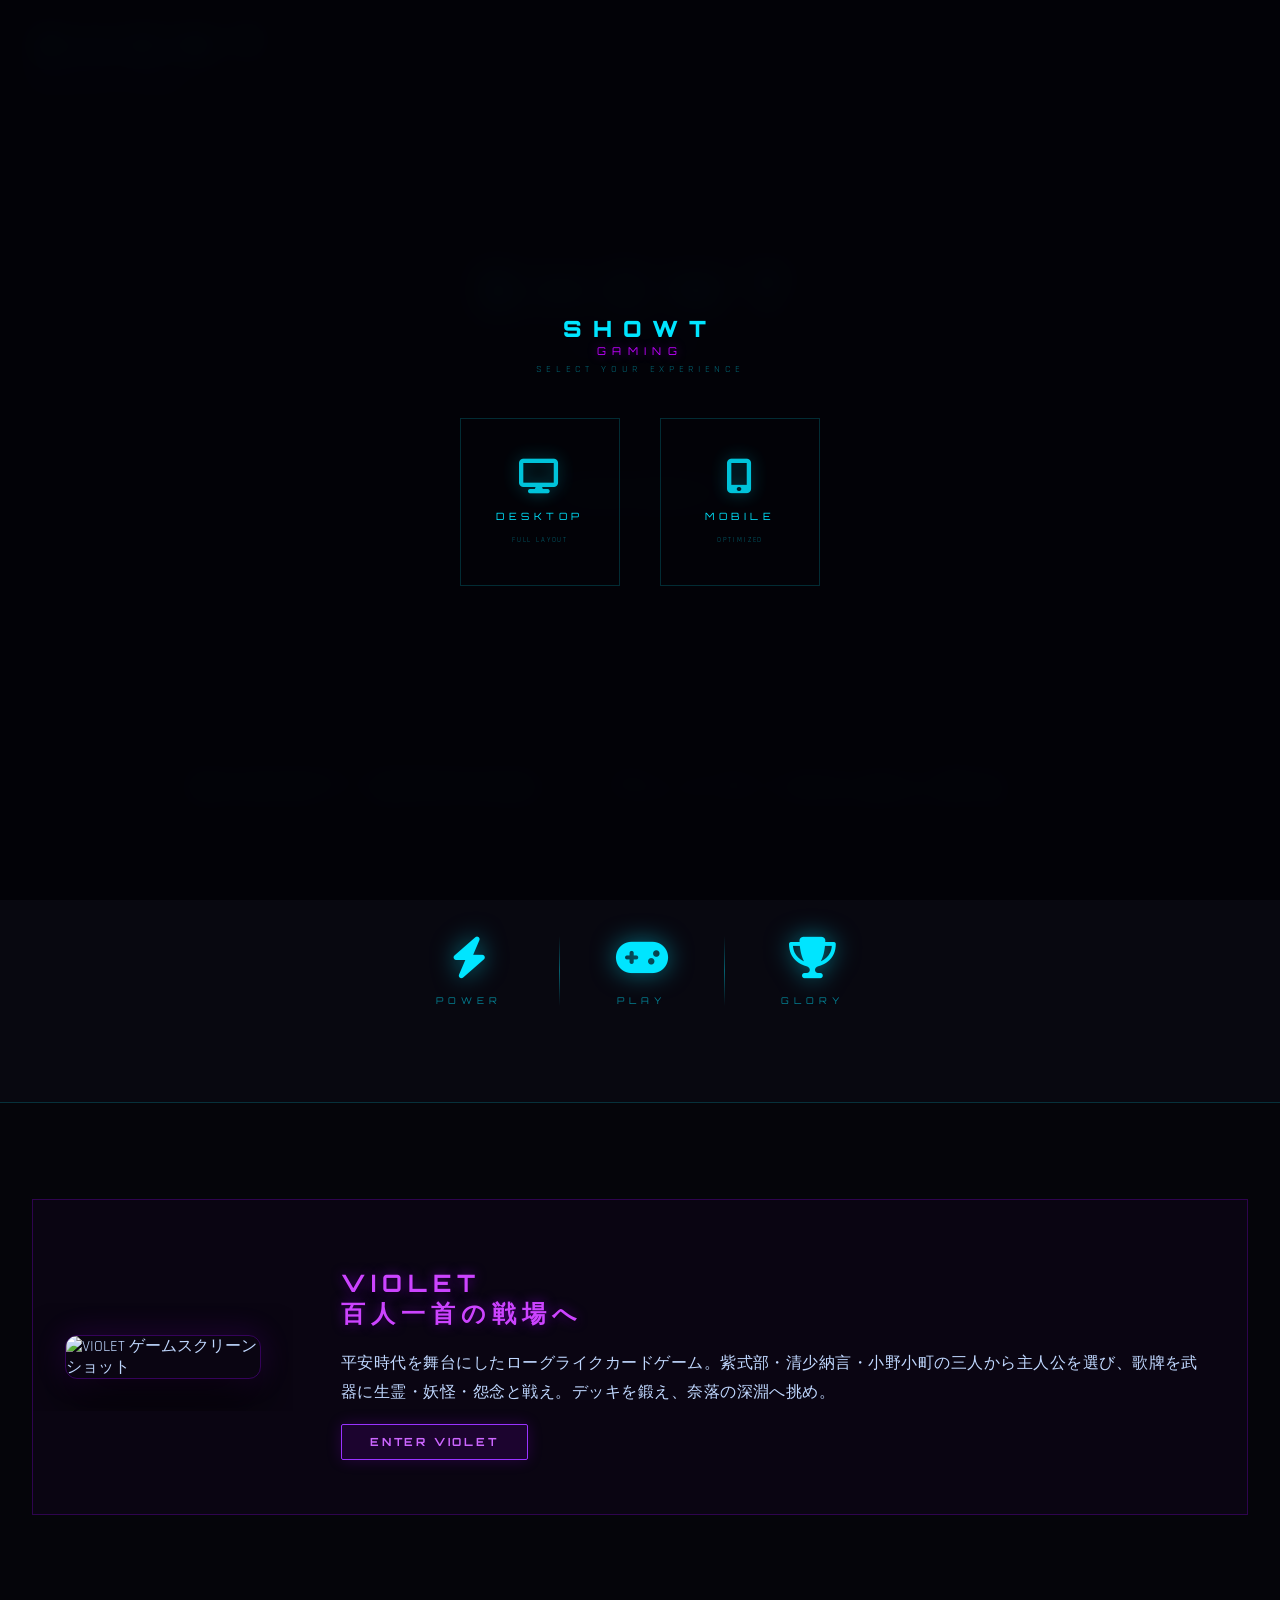
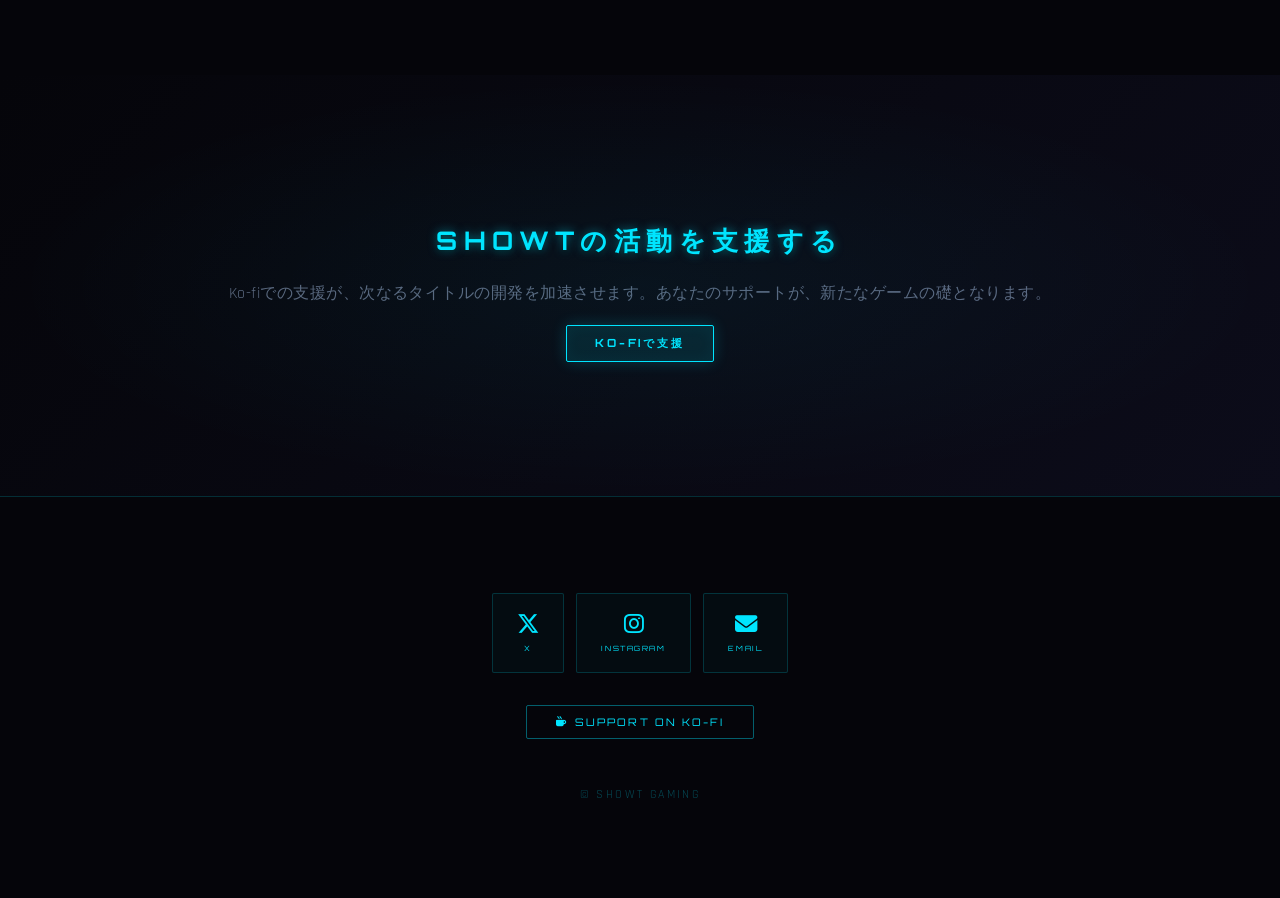
==== index.html @ 187a8c40 "Publish SHOWT GAMING official site" ====
<!DOCTYPE HTML>
<html lang="ja">
	<head>
		<title>showT GAMING — Official Site</title>
		<meta charset="utf-8" />
		<meta name="viewport" content="width=device-width, initial-scale=1, user-scalable=no" />
		<meta http-equiv="Cache-Control" content="no-cache, no-store, must-revalidate" />
		<meta http-equiv="Pragma" content="no-cache" />
		<meta name="description" content="showT GAMING — ゲームアプリの公式サイト。VIOLETなど、showTが手掛けるゲームタイトルのダウンロードと紹介。" />
		<link rel="icon" type="image/png" href="images/logo.png" />
		<link rel="stylesheet" href="assets/css/main.css" />
		<link rel="stylesheet" href="https://cdnjs.cloudflare.com/ajax/libs/font-awesome/6.5.1/css/all.min.css" />
		<noscript><link rel="stylesheet" href="assets/css/noscript.css" /></noscript>
	</head>
	<body class="landing is-preload">

		<!-- Device Selector Overlay -->
		<div id="device-selector">
			<div class="ds-inner">
				<div class="ds-logo">
					showT
					<span class="ds-gaming">GAMING</span>
				</div>
				<div class="ds-sub">Select your experience</div>
				<div class="ds-options">
					<button class="ds-btn" onclick="selectDevice('desktop')">
						<i class="fa-solid fa-display"></i>
						<span class="ds-title">Desktop</span>
						<span class="ds-sub2">Full layout</span>
					</button>
					<button class="ds-btn" onclick="selectDevice('mobile')">
						<i class="fa-solid fa-mobile-screen-button"></i>
						<span class="ds-title">Mobile</span>
						<span class="ds-sub2">Optimized</span>
					</button>
				</div>
			</div>
		</div>

		<!-- Switch version button -->
		<button class="ds-switch" onclick="resetDevice()">Switch version</button>

		<!-- Page Wrapper -->
		<div id="page-wrapper">

			<!-- Header -->
			<header id="header" class="alt">
				<div class="header-left">
					<h1>
						<a href="index.html">
							showT
							<span class="gaming-tag">GAMING</span>
						</a>
					</h1>
					<a href="https://showt-pnz.github.io/showt-official-site/" class="site-switch to-official" target="_blank">
						<i class="fa-solid fa-gem"></i>
						<span>Official</span>
					</a>
				</div>
				<nav id="nav">
					<ul>
						<li class="special">
							<a href="#menu" class="menuToggle"><span>Menu</span></a>
							<div id="menu">
								<button id="menu-close">&#215;</button>
								<ul>
									<li><a href="index.html">Home</a></li>
									<li><a href="#one">About</a></li>
									<li><a href="violet.html">VIOLET</a></li>
									<li><a href="https://ko-fi.com/showt" target="_blank">Support</a></li>
								</ul>
							</div>
						</li>
					</ul>
				</nav>
			</header>

			<!-- Banner -->
			<section id="banner">
				<div class="inner">
					<h2>
						showT
						<span class="gaming-sub">GAMING</span>
					</h2>
					<p>次世代のゲーム体験を、あなたの手に。</p>
					<ul class="actions special">
						<li><a href="violet.html" class="button primary">Play VIOLET.</a></li>
					</ul>
				</div>
				<a href="#one" class="more scrolly">Discovery</a>
			</section>

			<!-- About -->
			<section id="one" class="wrapper style1 special">
				<div class="inner">
					<header class="major">
						<h2>showT GAMING — プレイヤーのために作る</h2>
						<p>私たちは「遊ぶ体験」そのものをアートとして追求します。<br />
						妥協のないゲームデザインと、磨き抜かれたUI・世界観が、あなたの画面に新たな次元を開きます。</p>
					</header>
					<div class="pillars">
						<div class="pillar">
							<i class="fa-solid fa-bolt"></i>
							<span class="pillar-label">Power</span>
						</div>
						<div class="pillar-divider"></div>
						<div class="pillar">
							<i class="fa-solid fa-gamepad"></i>
							<span class="pillar-label">Play</span>
						</div>
						<div class="pillar-divider"></div>
						<div class="pillar">
							<i class="fa-solid fa-trophy"></i>
							<span class="pillar-label">Glory</span>
						</div>
					</div>
				</div>
			</section>

			<!-- VIOLET Spotlight -->
			<section id="two" class="wrapper alt style2">
				<section class="spotlight violet-spotlight">
					<div class="image"><img src="images/violet_screenshot.png" alt="VIOLET ゲームスクリーンショット" /></div>
					<div class="content">
						<h2>VIOLET<br />百人一首の戦場へ</h2>
						<p>平安時代を舞台にしたローグライクカードゲーム。紫式部・清少納言・小野小町の三人から主人公を選び、歌牌を武器に生霊・妖怪・怨念と戦え。デッキを鍛え、奈落の深淵へ挑め。</p>
						<ul class="actions">
							<li><a href="violet.html" class="button violet-btn">Enter VIOLET</a></li>
						</ul>
					</div>
				</section>
			</section>

			<!-- CTA -->
			<section id="cta" class="wrapper style4">
				<div class="inner">
					<header>
						<h2>showTの活動を支援する</h2>
						<p>Ko-fiでの支援が、次なるタイトルの開発を加速させます。あなたのサポートが、新たなゲームの礎となります。</p>
					</header>
					<ul class="actions stacked">
						<li><a href="https://ko-fi.com/showt" class="button fit primary" target="_blank">Ko-fiで支援</a></li>
					</ul>
				</div>
			</section>

			<!-- Footer -->
			<footer id="footer">
				<div class="social-footer">
					<div class="social-buttons">
						<a href="https://x.com/showT_official" class="social-btn" target="_blank" title="X (Twitter)">
							<i class="fa-brands fa-x-twitter"></i>
							<span>X</span>
						</a>
						<a href="https://www.instagram.com/showt_original/" class="social-btn" target="_blank" title="Instagram">
							<i class="fa-brands fa-instagram"></i>
							<span>Instagram</span>
						</a>
						<a href="mailto:yelan.gyoza@gmail.com" class="social-btn" title="Email">
							<i class="fa-solid fa-envelope"></i>
							<span>Email</span>
						</a>
					</div>
					<a href="https://ko-fi.com/showt" class="kofi-btn" target="_blank">
						<i class="fa-solid fa-mug-hot"></i>
						Support on Ko-fi
					</a>
				</div>
				<ul class="copyright" style="justify-content:center;">
					<li>&copy; showT GAMING</li>
				</ul>
			</footer>

		</div>

		<!-- Scripts -->
		<script src="https://code.jquery.com/jquery-3.6.0.min.js"></script>
		<script>
			function selectDevice(mode) {
				localStorage.setItem('showt-gaming-device', mode);
				document.body.classList.remove('mode-desktop', 'mode-mobile');
				document.body.classList.add('mode-' + mode);
				document.getElementById('device-selector').classList.add('hidden');
			}
			function resetDevice() {
				localStorage.removeItem('showt-gaming-device');
				document.getElementById('device-selector').classList.remove('hidden');
			}
			(function() {
				var saved = localStorage.getItem('showt-gaming-device');
				if (saved) {
					document.body.classList.add('mode-' + saved);
					document.getElementById('device-selector').classList.add('hidden');
				}
			})();

			(function($) {
				$(function() {
					var $window = $(window),
						$body = $('body');
					$body.addClass('is-preload');
					$window.on('load', function() {
						window.setTimeout(function() {
							$body.removeClass('is-preload');
						}, 100);
					});
					$('.menuToggle').on('click', function(event) {
						event.preventDefault();
						$('#menu').toggleClass('visible');
					});
					$('#menu-close').on('click', function() {
						$('#menu').removeClass('visible');
					});
					$('#menu').on('click', 'a', function() {
						$('#menu').removeClass('visible');
					});
				});
			})(jQuery);
		</script>

	</body>
</html>
---- assets/css/main.css ----
/* SHOWT GAMING — Neon Gaming Theme */
@import url('https://fonts.googleapis.com/css2?family=Orbitron:wght@400;700;900&family=Rajdhani:wght@300;400;500;600;700&display=swap');

*, *::before, *::after { box-sizing: border-box; }

:root {
    --neon: #00e5ff;
    --neon2: #bf00ff;
    --neon3: #00ff8c;
    --neon4: #ff0066;
    --bg: #05050a;
    --bg2: #080810;
    --bg3: #0c0c1a;
    --text: #c0d8ff;
    --text-dim: rgba(192, 216, 255, 0.45);
    --border: rgba(0, 229, 255, 0.18);
    --border2: rgba(191, 0, 255, 0.22);
    --glow: rgba(0, 229, 255, 0.12);
    --glow-strong: rgba(0, 229, 255, 0.35);
    --glow2: rgba(191, 0, 255, 0.15);
}

@keyframes neon-pulse {
    0%, 100% { text-shadow: 0 0 8px var(--neon), 0 0 20px rgba(0,229,255,0.4), 0 0 40px rgba(0,229,255,0.2); }
    50% { text-shadow: 0 0 12px var(--neon), 0 0 30px rgba(0,229,255,0.6), 0 0 60px rgba(0,229,255,0.3); }
}

@keyframes border-glow {
    0%, 100% { box-shadow: 0 0 10px var(--glow), inset 0 0 10px rgba(0,229,255,0.03); }
    50% { box-shadow: 0 0 20px var(--glow-strong), inset 0 0 15px rgba(0,229,255,0.06); }
}

@keyframes scan {
    0% { top: -10%; }
    100% { top: 110%; }
}

@keyframes flicker-in {
    0% { opacity: 0; transform: translateY(20px); }
    60% { opacity: 0.8; }
    80% { opacity: 0.6; }
    100% { opacity: 1; transform: translateY(0); }
}

@keyframes grid-pan {
    0% { background-position: 0 0, 0 0; }
    100% { background-position: 60px 60px, 60px 60px; }
}

@keyframes holo-shift {
    0% { background-position: 0% 50%; }
    50% { background-position: 100% 50%; }
    100% { background-position: 0% 50%; }
}

/* ── Base ── */
body {
    margin: 0;
    padding: 0;
    overflow-x: hidden;
    background: var(--bg);
    color: var(--text);
    font-family: 'Rajdhani', 'Optima', 'Georgia', sans-serif;
    font-weight: 400;
    background-image:
        linear-gradient(rgba(0,229,255,0.022) 1px, transparent 1px),
        linear-gradient(90deg, rgba(0,229,255,0.022) 1px, transparent 1px);
    background-size: 60px 60px;
    animation: grid-pan 20s linear infinite;
}

html, #page-wrapper { overflow-x: hidden; }

a { color: var(--neon); text-decoration: none; transition: 0.3s; }
a:hover { color: #80f4ff; text-shadow: 0 0 12px var(--neon); }

h1, h2, h3, h4 {
    font-family: 'Orbitron', 'Optima', sans-serif;
    color: var(--neon);
    font-weight: 700;
    text-transform: uppercase;
    letter-spacing: 0.25em;
    text-shadow: 0 0 10px rgba(0,229,255,0.5), 0 2px 4px rgba(0,0,0,0.8);
}

p { line-height: 1.8; color: var(--text); font-weight: 400; letter-spacing: 0.03em; }

/* ── Header ── */
#header {
    padding: 1.2em 2em;
    position: fixed;
    top: 0;
    width: 100%;
    z-index: 1000;
    display: flex;
    justify-content: space-between;
    align-items: center;
    background: rgba(5, 5, 10, 0.95);
    border-bottom: 1px solid var(--border);
    box-shadow: 0 2px 30px rgba(0,229,255,0.08);
    backdrop-filter: blur(10px);
}
#header h1 a {
    font-family: 'Orbitron', sans-serif;
    font-size: 1.3em;
    letter-spacing: 0.3em;
    color: var(--neon);
    font-weight: 900;
    text-shadow: 0 0 15px rgba(0,229,255,0.6);
}
#header h1 a span.gaming-tag {
    font-size: 0.55em;
    color: var(--neon2);
    letter-spacing: 0.4em;
    display: block;
    text-shadow: 0 0 10px rgba(191,0,255,0.5);
    margin-top: -0.3em;
}

.menuToggle {
    color: var(--neon) !important;
    display: inline-flex;
    align-items: center;
    min-height: 44px;
    padding: 0.45em 0.2em;
    font-size: 1em;
    font-weight: 600;
    font-family: 'Orbitron', sans-serif;
    letter-spacing: 0.2em;
    text-transform: uppercase;
    line-height: 1;
    touch-action: manipulation;
    text-shadow: 0 0 8px rgba(0,229,255,0.4);
}
.menuToggle span { display: inline-block; }

/* ── Banner ── */
#banner {
    padding: 13em 2em 8em;
    text-align: center;
    background-color: var(--bg);
    background-image:
        linear-gradient(rgba(0,229,255,0.03) 1px, transparent 1px),
        linear-gradient(90deg, rgba(0,229,255,0.03) 1px, transparent 1px),
        radial-gradient(ellipse at 50% 60%, rgba(0,229,255,0.06) 0%, transparent 70%),
        radial-gradient(ellipse at 20% 30%, rgba(191,0,255,0.05) 0%, transparent 50%);
    background-size: 40px 40px, 40px 40px, 100% 100%, 100% 100%;
    border-bottom: 1px solid var(--border);
    position: relative;
    overflow: hidden;
}
#banner::before {
    content: '';
    position: absolute;
    width: 100%;
    height: 3px;
    background: linear-gradient(90deg, transparent, var(--neon), var(--neon2), var(--neon), transparent);
    top: -10%;
    animation: scan 6s linear infinite;
    opacity: 0.15;
    pointer-events: none;
}
#banner::after {
    content: '';
    position: absolute;
    inset: 0;
    background: repeating-linear-gradient(
        0deg,
        rgba(0,0,0,0) 0px,
        rgba(0,0,0,0) 3px,
        rgba(0,0,5,0.06) 3px,
        rgba(0,0,5,0.06) 4px
    );
    pointer-events: none;
}
#banner .inner { position: relative; z-index: 1; }
#banner h2 {
    font-family: 'Orbitron', sans-serif;
    font-size: 3.5em;
    margin-bottom: 0.15em;
    font-weight: 900;
    letter-spacing: 0.3em;
    animation: neon-pulse 3s ease-in-out infinite;
}
#banner h2 span.gaming-sub {
    display: block;
    font-size: 0.32em;
    color: var(--neon2);
    letter-spacing: 0.6em;
    font-weight: 400;
    text-shadow: 0 0 12px rgba(191,0,255,0.6), 0 0 25px rgba(191,0,255,0.3);
    margin-top: 0.4em;
    animation: none;
}
#banner > .inner > p {
    font-family: 'Rajdhani', sans-serif;
    color: rgba(0,229,255,0.7);
    letter-spacing: 0.25em;
    font-style: italic;
    font-size: 1.05em;
    font-weight: 500;
    margin-bottom: 2.5em;
}

/* ── Wrapper sections ── */
.wrapper { padding: 6em 2em; }
.style1 {
    background: var(--bg2);
    border-top: 1px solid var(--border);
    border-bottom: 1px solid var(--border);
}
.style2 { background: var(--bg); }
.style3 { background: var(--bg2); }
.style4 {
    background: linear-gradient(135deg, var(--bg) 0%, var(--bg3) 100%);
    padding: 8em 2em;
    text-align: center;
    position: relative;
    overflow: hidden;
}
.style4::before {
    content: '';
    position: absolute;
    inset: 0;
    background: radial-gradient(ellipse at center, rgba(0,229,255,0.05) 0%, transparent 70%);
    pointer-events: none;
}
.style5 { background: var(--bg2); color: var(--text); }
.style5 h1, .style5 h2, .style5 h3, .style5 h4 { color: var(--neon); }

.inner { max-width: 900px; margin: 0 auto; }

/* ── Buttons ── */
.button {
    display: inline-block;
    padding: 0.9em 2.5em;
    border-radius: 2px;
    background: transparent;
    color: var(--neon);
    border: 1px solid var(--neon);
    font-family: 'Orbitron', sans-serif;
    font-weight: 700;
    font-size: 0.7em;
    text-transform: uppercase;
    letter-spacing: 0.25em;
    transition: all 0.35s ease;
    position: relative;
    overflow: hidden;
}
.button::before {
    content: '';
    position: absolute;
    inset: 0;
    background: linear-gradient(90deg, transparent, rgba(0,229,255,0.08), transparent);
    transform: translateX(-100%);
    transition: transform 0.5s ease;
}
.button:hover::before { transform: translateX(100%); }
.button.primary {
    background: rgba(0,229,255,0.1);
    color: var(--neon);
    box-shadow: 0 0 15px rgba(0,229,255,0.2), inset 0 0 15px rgba(0,229,255,0.05);
}
.button:hover {
    background: rgba(0,229,255,0.15);
    color: #80f4ff;
    box-shadow: 0 0 25px rgba(0,229,255,0.4), 0 0 50px rgba(0,229,255,0.15);
    text-shadow: 0 0 10px var(--neon);
    border-color: #80f4ff;
}
.button.large { font-size: 0.8em; padding: 1em 3em; }

/* ── VIOLET game button ── */
.button.violet-btn {
    background: rgba(153,0,255,0.12);
    border-color: #9933ff;
    color: #cc66ff;
    box-shadow: 0 0 15px rgba(153,0,255,0.2);
}
.button.violet-btn:hover {
    background: rgba(153,0,255,0.2);
    border-color: #cc44ff;
    color: #e099ff;
    box-shadow: 0 0 25px rgba(153,0,255,0.45), 0 0 50px rgba(153,0,255,0.2);
    text-shadow: 0 0 10px #cc44ff;
}

/* ── Side menu ── */
#menu {
    position: fixed;
    top: 0;
    right: -300px;
    width: 300px;
    height: 100%;
    background: rgba(5, 3, 12, 0.97);
    z-index: 2000;
    transition: 0.4s cubic-bezier(0.4, 0, 0.2, 1);
    padding: 3em 2em;
    border-left: 1px solid var(--border);
    box-shadow: -10px 0 40px rgba(0,229,255,0.05);
    backdrop-filter: blur(15px);
}
#menu.visible { right: 0; }
#menu ul { list-style: none; padding: 0; }
#menu li {
    margin: 1.5em 0;
    border-bottom: 1px solid rgba(0,229,255,0.08);
    padding-bottom: 0.5em;
}
#menu a {
    font-family: 'Orbitron', sans-serif;
    color: var(--neon);
    font-size: 0.88em;
    letter-spacing: 0.15em;
    font-weight: 400;
}
#menu a:hover {
    color: #80f4ff;
    text-shadow: 0 0 10px var(--neon);
}

/* ── Footer ── */
#footer {
    padding: 6em 2em;
    text-align: center;
    background: var(--bg);
    border-top: 1px solid var(--border);
}
#footer ul { list-style: none; display: flex; justify-content: center; padding: 0; }
#footer li { margin: 0 1.5em; }

/* ── Spotlight ── */
.spotlight {
    display: flex;
    align-items: center;
    margin-bottom: 4em;
    background: rgba(0,229,255,0.015);
    border: 1px solid var(--border);
    transition: box-shadow 0.4s;
}
.spotlight:hover {
    box-shadow: 0 0 40px rgba(0,229,255,0.08), inset 0 0 40px rgba(0,229,255,0.02);
}
.spotlight .image {
    flex: 0 0 auto;
    width: 260px;
    display: flex;
    align-items: center;
    justify-content: center;
    padding: 2em;
    overflow: hidden;
}
.spotlight .image img {
    width: 100%;
    max-height: 480px;
    object-fit: contain;
    display: block;
    border-radius: 12px;
    box-shadow: 0 20px 50px rgba(0,0,0,0.9), 0 0 30px rgba(0,229,255,0.15);
    border: 1px solid var(--border);
    transition: transform 0.6s ease, box-shadow 0.6s ease;
}
.spotlight:hover .image img {
    transform: scale(1.03);
    box-shadow: 0 20px 60px rgba(0,0,0,0.9), 0 0 40px rgba(0,229,255,0.25);
}
.spotlight .content { flex: 1; padding: 3em; }
.spotlight.violet-spotlight {
    background: rgba(153,0,255,0.03);
    border-color: rgba(153,0,255,0.25);
}
.spotlight.violet-spotlight:hover {
    box-shadow: 0 0 40px rgba(153,0,255,0.1), inset 0 0 40px rgba(153,0,255,0.02);
}
.spotlight.violet-spotlight .image img {
    box-shadow: 0 20px 50px rgba(0,0,0,0.9), 0 0 30px rgba(153,0,255,0.2);
    border-color: rgba(153,0,255,0.3);
}
.spotlight.violet-spotlight h2 {
    color: #cc44ff;
    text-shadow: 0 0 12px rgba(153,0,255,0.5), 0 2px 4px rgba(0,0,0,0.8);
}

ul, ol { list-style: none; padding-left: 0; margin: 0; }
a.more, a.more::before, a.more::after { display: none !important; }

/* ── Menu close button ── */
#menu-close {
    position: absolute;
    top: 0.8em;
    right: 0.9em;
    background: none;
    border: none;
    color: var(--neon);
    font-size: 1.6em;
    cursor: pointer;
    line-height: 1;
    opacity: 0.6;
    transition: opacity 0.3s;
    padding: 0;
}
#menu-close:hover { opacity: 1; }

/* ── Header back button ── */
.header-back {
    color: var(--neon);
    font-size: 1.5em;
    text-decoration: none;
    opacity: 0.7;
    transition: opacity 0.3s, color 0.3s;
    padding: 0 0.3em 0 0;
}
.header-back:hover { opacity: 1; color: #80f4ff; }

/* ── App page header ── */
#main > header {
    padding: 7em 2em 3em;
    text-align: center;
    background: linear-gradient(180deg, #030308, var(--bg));
    border-bottom: 1px solid var(--border);
    position: relative;
    overflow: hidden;
}
#main > header::after {
    content: '';
    position: absolute;
    bottom: 0;
    left: 50%;
    transform: translateX(-50%);
    width: 60%;
    height: 1px;
    background: linear-gradient(90deg, transparent, var(--neon), transparent);
}
#main > header h2 {
    font-size: 4em;
    letter-spacing: 0.5em;
    margin: 0 0 0.3em;
    animation: neon-pulse 3s ease-in-out infinite;
}
#main > header p {
    font-size: 0.85em;
    letter-spacing: 0.35em;
    color: rgba(0,229,255,0.55);
    margin: 0;
    font-style: italic;
    font-family: 'Rajdhani', sans-serif;
}

/* ── Banner buttons ── */
#banner .actions.special { flex-direction: column; align-items: center; gap: 0; }
#banner .actions.special li:last-child { margin-top: 2em; }

/* ── Pillars ── */
.pillars {
    display: flex;
    align-items: center;
    justify-content: center;
    margin-top: 3em;
}
.pillar {
    display: flex;
    flex-direction: column;
    align-items: center;
    gap: 1em;
    padding: 0 3.5em;
    transition: transform 0.3s;
    cursor: default;
}
.pillar:hover { transform: translateY(-6px); }
.pillar i {
    font-size: 2.6em;
    color: var(--neon);
    filter: drop-shadow(0 0 12px rgba(0,229,255,0.5));
    transition: filter 0.3s;
}
.pillar:hover i { filter: drop-shadow(0 0 20px rgba(0,229,255,0.8)); }
.pillar-label {
    font-family: 'Orbitron', sans-serif;
    font-size: 0.58em;
    letter-spacing: 0.55em;
    color: rgba(0,229,255,0.55);
    text-transform: uppercase;
    font-weight: 400;
}
.pillar-divider {
    width: 1px;
    height: 70px;
    background: linear-gradient(to bottom, transparent, rgba(0,229,255,0.4), transparent);
    flex-shrink: 0;
}

/* ── Social footer ── */
.social-footer {
    display: flex;
    flex-direction: column;
    align-items: center;
    gap: 2em;
    margin-bottom: 3em;
}
.social-buttons {
    display: flex;
    gap: 0.8em;
    flex-wrap: wrap;
    justify-content: center;
}
.social-btn {
    display: flex;
    flex-direction: column;
    align-items: center;
    gap: 0.5em;
    padding: 1.2em 1.5em;
    background: rgba(0,229,255,0.03);
    border: 1px solid var(--border);
    color: var(--neon);
    text-decoration: none;
    transition: all 0.35s;
    min-width: 68px;
    min-height: 72px;
    border-radius: 2px;
    touch-action: manipulation;
    cursor: pointer;
    position: relative;
    z-index: 1;
}
.social-btn i { font-size: 1.4em; }
.social-btn span {
    font-family: 'Orbitron', sans-serif;
    font-size: 0.45em;
    letter-spacing: 0.22em;
    text-transform: uppercase;
}
.social-btn:hover {
    background: rgba(0,229,255,0.07);
    border-color: var(--neon);
    color: #80f4ff;
    transform: translateY(-4px);
    box-shadow: 0 10px 28px rgba(0,229,255,0.12);
    text-shadow: 0 0 8px var(--neon);
}
.kofi-btn {
    display: inline-flex;
    align-items: center;
    gap: 0.7em;
    padding: 0.85em 2.8em;
    background: transparent;
    border: 1px solid rgba(0,229,255,0.4);
    color: var(--neon);
    text-decoration: none;
    font-family: 'Orbitron', sans-serif;
    letter-spacing: 0.2em;
    font-size: 0.65em;
    text-transform: uppercase;
    transition: all 0.35s;
    border-radius: 2px;
    touch-action: manipulation;
    cursor: pointer;
    position: relative;
    z-index: 1;
}
.kofi-btn:hover {
    background: rgba(0,229,255,0.1);
    color: #80f4ff;
    border-color: var(--neon);
    box-shadow: 0 0 28px rgba(0,229,255,0.3);
    text-shadow: 0 0 8px var(--neon);
}

/* ── Download box ── */
.download-box {
    background: rgba(0,229,255,0.03);
    padding: 2em;
    border-radius: 4px;
    text-align: center;
    margin-top: 2em;
    border: 1px solid var(--border);
    position: relative;
    overflow: hidden;
}
.download-box::before {
    content: '';
    position: absolute;
    top: 0; left: 0; right: 0;
    height: 1px;
    background: linear-gradient(90deg, transparent, var(--neon), transparent);
    opacity: 0.5;
}
.download-box h4 { font-size: 0.85em; margin-bottom: 0.5em; }
.download-box.violet-box {
    background: rgba(153,0,255,0.04);
    border-color: rgba(153,0,255,0.25);
}
.download-box.violet-box::before {
    background: linear-gradient(90deg, transparent, #cc44ff, transparent);
}

/* ── App screenshots ── */
.app-screenshots {
    display: flex;
    gap: 1.5em;
    flex-wrap: wrap;
    justify-content: center;
    margin-bottom: 2em;
}
.app-screenshots img {
    width: 220px;
    border-radius: 12px;
    box-shadow: 0 8px 32px rgba(0,0,0,0.8), 0 0 20px rgba(0,229,255,0.1);
    border: 1px solid var(--border);
    transition: box-shadow 0.4s, transform 0.4s;
}
.app-screenshots img:hover {
    transform: translateY(-4px);
    box-shadow: 0 12px 40px rgba(0,0,0,0.9), 0 0 30px rgba(0,229,255,0.2);
}

/* ── Major header (About section) ── */
header.major h2 {
    font-size: 1.8em;
    margin-bottom: 0.5em;
}
header.major p {
    color: var(--text-dim);
    font-size: 1.05em;
    line-height: 1.9;
    font-weight: 400;
    letter-spacing: 0.04em;
}

/* ── HR styling ── */
hr {
    border: none;
    border-top: 1px solid var(--border);
    margin: 2em 0;
    position: relative;
}
hr::after {
    content: '';
    position: absolute;
    left: 50%;
    top: -1px;
    transform: translateX(-50%);
    width: 100px;
    height: 1px;
    background: var(--neon);
    opacity: 0.4;
}

/* ── Lists in game pages ── */
.wrapper.style5 ul li {
    padding: 0.5em 0 0.5em 1.5em;
    position: relative;
    color: var(--text);
    border-bottom: 1px solid rgba(0,229,255,0.05);
    font-size: 1.05em;
    letter-spacing: 0.03em;
}
.wrapper.style5 ul li::before {
    content: '▶';
    position: absolute;
    left: 0;
    color: var(--neon);
    font-size: 0.5em;
    top: 0.85em;
    opacity: 0.7;
}

/* ── Device selector overlay ── */
#device-selector {
    position: fixed;
    inset: 0;
    background: rgba(3,3,8,0.98);
    z-index: 9999;
    display: flex;
    align-items: center;
    justify-content: center;
    backdrop-filter: blur(15px);
}
#device-selector.hidden { display: none; }
.ds-inner { text-align: center; max-width: 640px; padding: 2em; }
.ds-logo {
    font-family: 'Orbitron', sans-serif;
    font-size: 1.4em;
    letter-spacing: 0.5em;
    color: var(--neon);
    text-transform: uppercase;
    font-weight: 900;
    margin-bottom: 0.2em;
    animation: neon-pulse 3s ease-in-out infinite;
}
.ds-logo span.ds-gaming {
    font-size: 0.48em;
    color: var(--neon2);
    letter-spacing: 0.6em;
    display: block;
    font-weight: 400;
    text-shadow: 0 0 10px rgba(191,0,255,0.5);
    margin-top: 0.2em;
    animation: none;
}
.ds-sub {
    font-family: 'Rajdhani', sans-serif;
    font-size: 0.65em;
    letter-spacing: 0.45em;
    color: rgba(0,229,255,0.45);
    margin-bottom: 4em;
    text-transform: uppercase;
}
.ds-options { display: flex; gap: 2.5em; justify-content: center; }
.ds-btn {
    background: transparent;
    border: 1px solid var(--border);
    color: var(--neon);
    padding: 3em 2em;
    cursor: pointer;
    transition: all 0.4s;
    display: flex;
    flex-direction: column;
    align-items: center;
    gap: 1.2em;
    min-width: 160px;
    font-family: 'Orbitron', sans-serif;
    text-transform: uppercase;
    letter-spacing: 0.2em;
    position: relative;
    overflow: hidden;
}
.ds-btn::before {
    content: '';
    position: absolute;
    inset: 0;
    background: linear-gradient(135deg, rgba(0,229,255,0.04), transparent, rgba(191,0,255,0.04));
    opacity: 0;
    transition: opacity 0.4s;
}
.ds-btn:hover::before { opacity: 1; }
.ds-btn i { font-size: 2.6em; opacity: 0.85; filter: drop-shadow(0 0 8px rgba(0,229,255,0.4)); }
.ds-btn .ds-title { font-size: 0.75em; letter-spacing: 0.45em; }
.ds-btn .ds-sub2 {
    font-size: 0.55em;
    letter-spacing: 0.25em;
    color: rgba(0,229,255,0.45);
    margin-top: -0.3em;
    font-family: 'Rajdhani', sans-serif;
}
.ds-btn:hover {
    background: rgba(0,229,255,0.04);
    border-color: var(--neon);
    box-shadow: 0 0 40px rgba(0,229,255,0.1), inset 0 0 20px rgba(0,229,255,0.03);
    transform: translateY(-8px);
}
.ds-switch {
    position: fixed;
    bottom: 1.5em;
    right: 1.5em;
    font-family: 'Orbitron', sans-serif;
    font-size: 0.5em;
    letter-spacing: 0.2em;
    color: rgba(0,229,255,0.3);
    text-transform: uppercase;
    cursor: pointer;
    border: 1px solid rgba(0,229,255,0.15);
    padding: 0.6em 1.2em;
    background: transparent;
    font-family: inherit;
    transition: all 0.3s;
    z-index: 1001;
    border-radius: 2px;
}
.ds-switch:hover { color: var(--neon); border-color: rgba(0,229,255,0.5); }

/* ── Copyright ── */
.copyright {
    font-family: 'Rajdhani', sans-serif;
    font-size: 0.75em;
    letter-spacing: 0.2em;
    color: rgba(0,229,255,0.3);
    text-transform: uppercase;
}

/* ── CTA section header ── */
.style4 header h2 { color: var(--neon); font-size: 1.6em; }
.style4 header p { color: var(--text-dim); }

/* ── Actions ── */
.actions { display: flex; flex-wrap: wrap; gap: 1em; }
.actions.special { justify-content: center; }
.actions.stacked { flex-direction: column; align-items: center; }
.actions li { display: block; }

/* ── Mobile mode overrides ── */
body.mode-mobile .spotlight { flex-direction: column !important; text-align: center; }
body.mode-mobile .spotlight .image { width: 100% !important; max-width: 280px; margin: 0 auto; }
body.mode-mobile .wrapper { padding: 3.5em 1.2em; }
body.mode-mobile #banner { padding: 10em 1.5em 5em; }
body.mode-mobile #banner h2 { font-size: 2.2em; letter-spacing: 0.2em; }
body.mode-mobile .pillars { flex-direction: column; }
body.mode-mobile .pillar { padding: 1.5em 0; }
body.mode-mobile .pillar-divider { width: 60px; height: 1px; background: linear-gradient(to right, transparent, rgba(0,229,255,0.4), transparent); }
body.mode-mobile .inner { padding: 0 0.5em; }
body.mode-mobile .social-buttons { gap: 0.5em; }
body.mode-mobile .social-btn { padding: 1em 1.1em; min-width: 58px; }
body.mode-mobile .spotlight .content { padding: 1.5em; }
body.mode-mobile article#main { margin-top: 0; }
body.mode-mobile #main > header { padding: 7.5em 1.25em 3.25em; }
body.mode-mobile #main > header h2 { font-size: 2.25em; letter-spacing: 0.18em; line-height: 1.25; overflow-wrap: anywhere; }
body.mode-mobile #main > header p { font-size: 0.7em; letter-spacing: 0.16em; line-height: 1.8; }
body.mode-mobile #header { padding: 0.7em 1em; }
body.mode-mobile #header h1 a { font-size: 0.95em; letter-spacing: 0.15em; }
body.mode-mobile .menuToggle { min-height: 48px; font-size: 1em; letter-spacing: 0.15em; padding: 0.5em 0.1em; }
body.mode-mobile #menu { right: -86vw; width: 86vw; max-width: 300px; }
body.mode-mobile #menu.visible { right: 0; }
body.mode-mobile .download-box { padding: 1.5em 1em; }

/* ── Header left group (logo + site switch) ── */
.header-left {
    display: flex;
    align-items: center;
    gap: 1.4em;
}
.header-left h1 { margin: 0; }

/* ── Site switch button (→ Official) ── */
.site-switch {
    display: inline-flex;
    align-items: center;
    gap: 0.5em;
    font-family: 'Orbitron', sans-serif;
    font-size: 0.58em;
    letter-spacing: 0.2em;
    text-transform: uppercase;
    padding: 0.55em 1.1em;
    border-radius: 2px;
    transition: all 0.35s;
    text-decoration: none;
    white-space: nowrap;
    flex-shrink: 0;
}
.to-official {
    color: #d4af37;
    border: 1px solid rgba(212,175,55,0.28);
    background: rgba(212,175,55,0.04);
}
.to-official i { font-size: 1.15em; filter: drop-shadow(0 0 5px rgba(212,175,55,0.35)); transition: filter 0.3s; }
.to-official:hover {
    color: #f9e29b;
    border-color: #d4af37;
    background: rgba(212,175,55,0.09);
    box-shadow: 0 0 18px rgba(212,175,55,0.2);
    text-shadow: 0 0 8px rgba(212,175,55,0.5);
    transform: none;
}
.to-official:hover i { filter: drop-shadow(0 0 8px rgba(212,175,55,0.6)); }

/* ── Responsive ── */
@media screen and (max-width: 736px) {
    body { overflow-x: hidden; }
    #header { padding: 0.7em 1em !important; }
    #header h1 { min-width: 0; }
    #header h1 a { font-size: 0.95em !important; letter-spacing: 0.15em !important; }
    .menuToggle { min-height: 48px; font-size: 1em; letter-spacing: 0.15em; padding: 0.5em 0.1em; }
    .header-back { font-size: 1.05em; padding-right: 0.5em; }
    article#main { margin-top: 0 !important; }
    #main > header { padding: 7.5em 1.25em 3.25em !important; }
    #main > header h2 { font-size: 2.25em; letter-spacing: 0.18em; line-height: 1.25; overflow-wrap: anywhere; }
    #main > header p { font-size: 0.7em; letter-spacing: 0.16em; line-height: 1.8; }
    .wrapper { padding-left: 1.1em; padding-right: 1.1em; }
    .inner { width: 100%; padding: 0; }
    #menu { right: -86vw; width: 86vw; max-width: 300px; }
    #menu.visible { right: 0; }
    .download-box { padding: 1.5em 1em; }
    .button, .kofi-btn { max-width: 100%; white-space: normal; text-align: center; justify-content: center; }
    .spotlight { flex-direction: column; text-align: center; }
    .ds-options { flex-direction: column; align-items: center; }
    .ds-btn { min-width: 260px; padding: 2.5em; }
    .app-screenshots img { width: min(220px, 78vw); }
    #banner h2 { font-size: 2.2em; letter-spacing: 0.2em; }
    .site-switch span { display: none; }
    .site-switch { padding: 0.55em 0.75em; }
    .pillars { flex-direction: column; }
    .pillar { padding: 1.5em 0; }
    .pillar-divider { width: 60px; height: 1px; background: linear-gradient(to right, transparent, rgba(0,229,255,0.4), transparent); }
}
---- assets/css/noscript.css ----
/* Noscript fallback */
body { background: #05050a; color: #c0d8ff; font-family: sans-serif; }
#device-selector, .ds-switch { display: none !important; }
#banner { padding: 10em 2em 6em; text-align: center; }
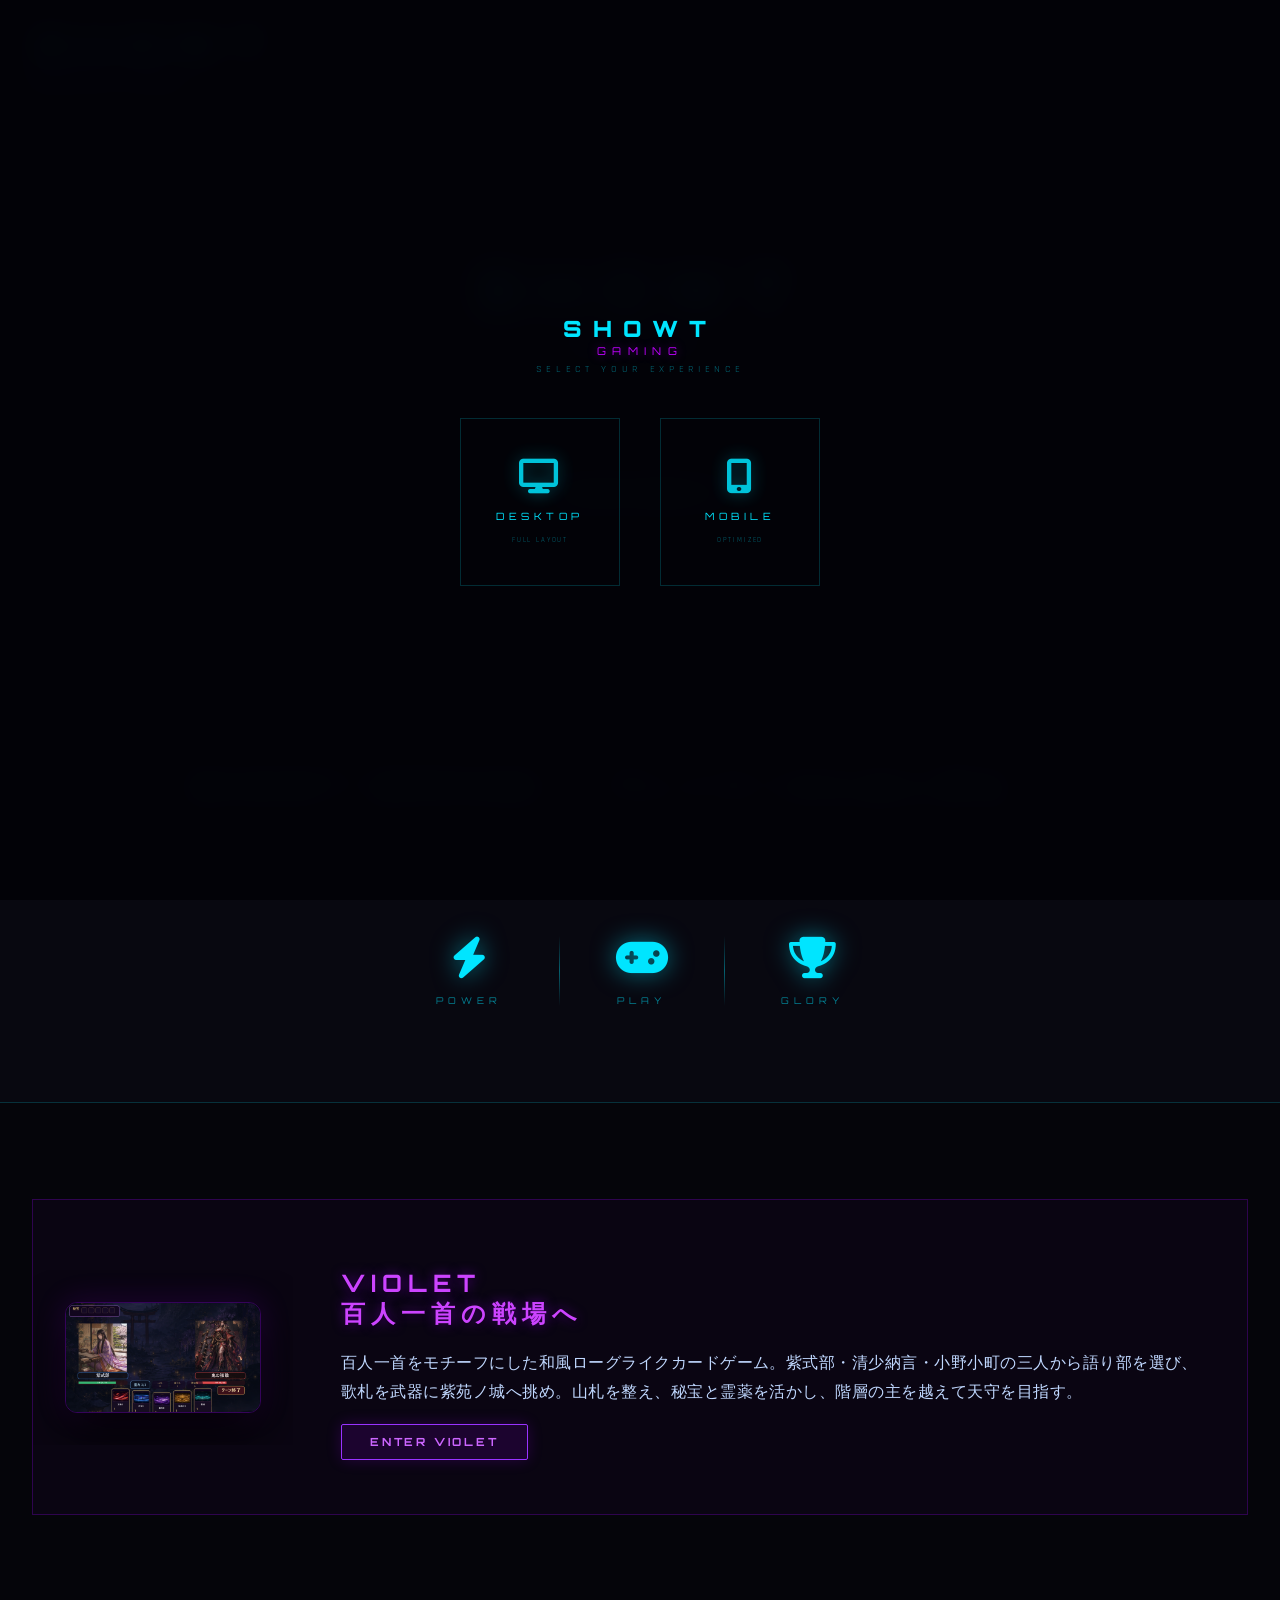
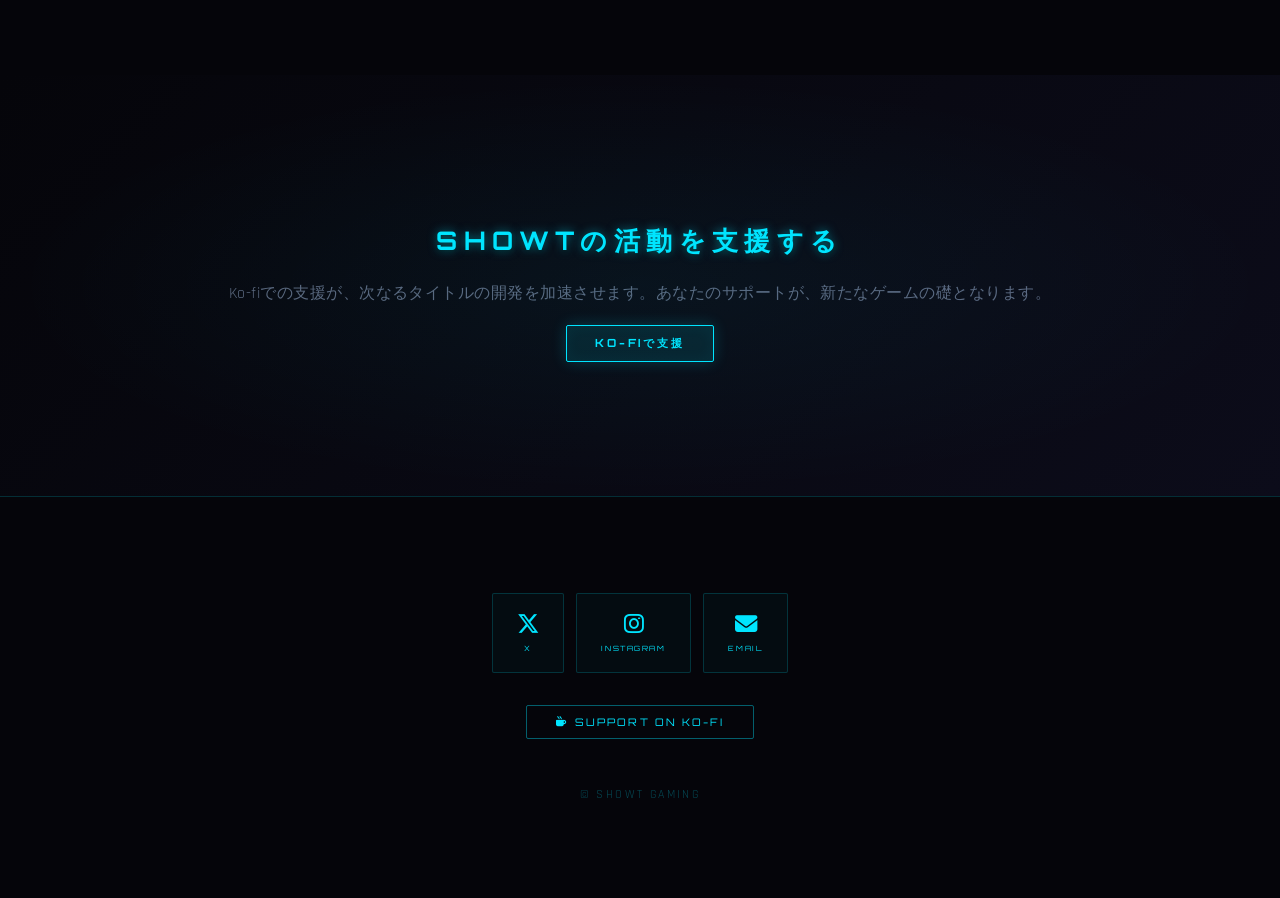
==== commit ad6931e2: "Fix VIOLET site content and screenshots" ====
--- a/index.html
+++ b/index.html
@@ -123,7 +123,7 @@
 					<div class="image"><img src="images/violet_screenshot.png" alt="VIOLET ゲームスクリーンショット" /></div>
 					<div class="content">
 						<h2>VIOLET<br />百人一首の戦場へ</h2>
-						<p>平安時代を舞台にしたローグライクカードゲーム。紫式部・清少納言・小野小町の三人から主人公を選び、歌牌を武器に生霊・妖怪・怨念と戦え。デッキを鍛え、奈落の深淵へ挑め。</p>
+						<p>百人一首をモチーフにした和風ローグライクカードゲーム。紫式部・清少納言・小野小町の三人から語り部を選び、歌札を武器に紫苑ノ城へ挑め。山札を整え、秘宝と霊薬を活かし、階層の主を越えて天守を目指す。</p>
 						<ul class="actions">
 							<li><a href="violet.html" class="button violet-btn">Enter VIOLET</a></li>
 						</ul>
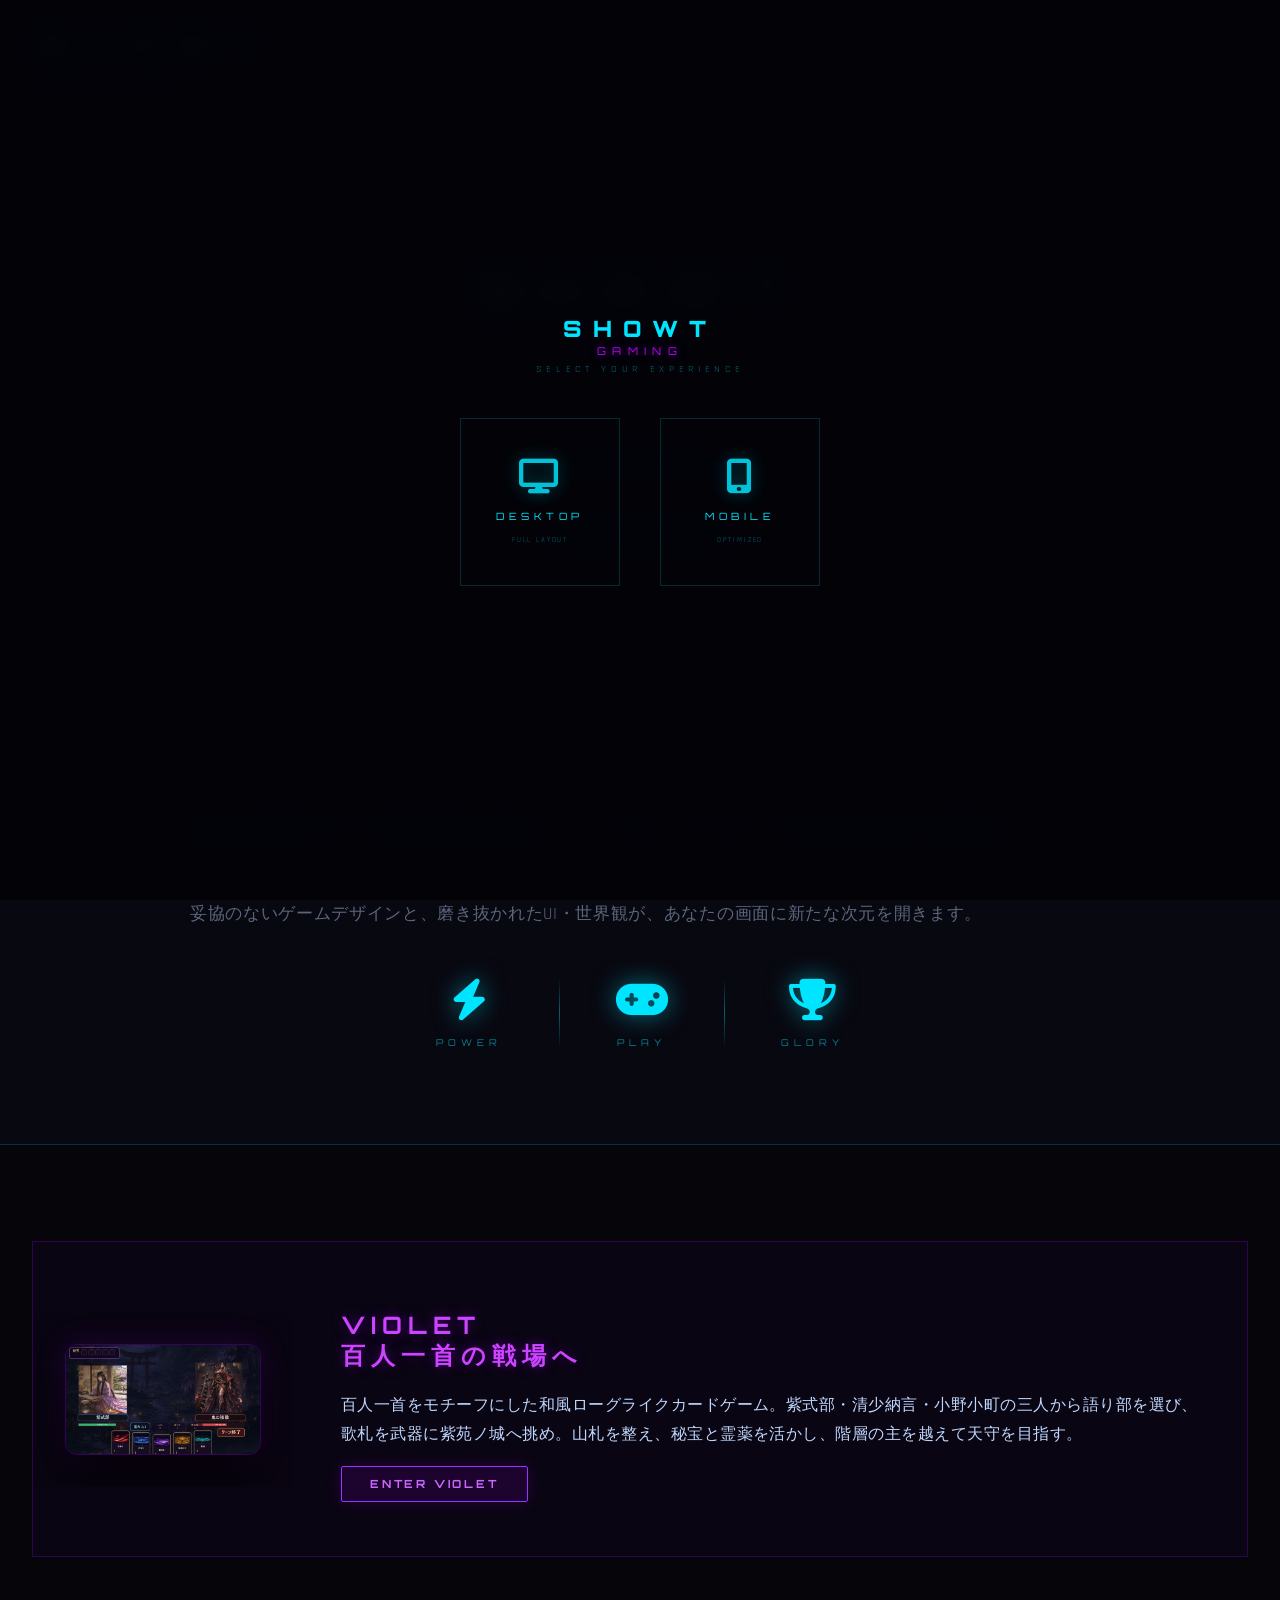
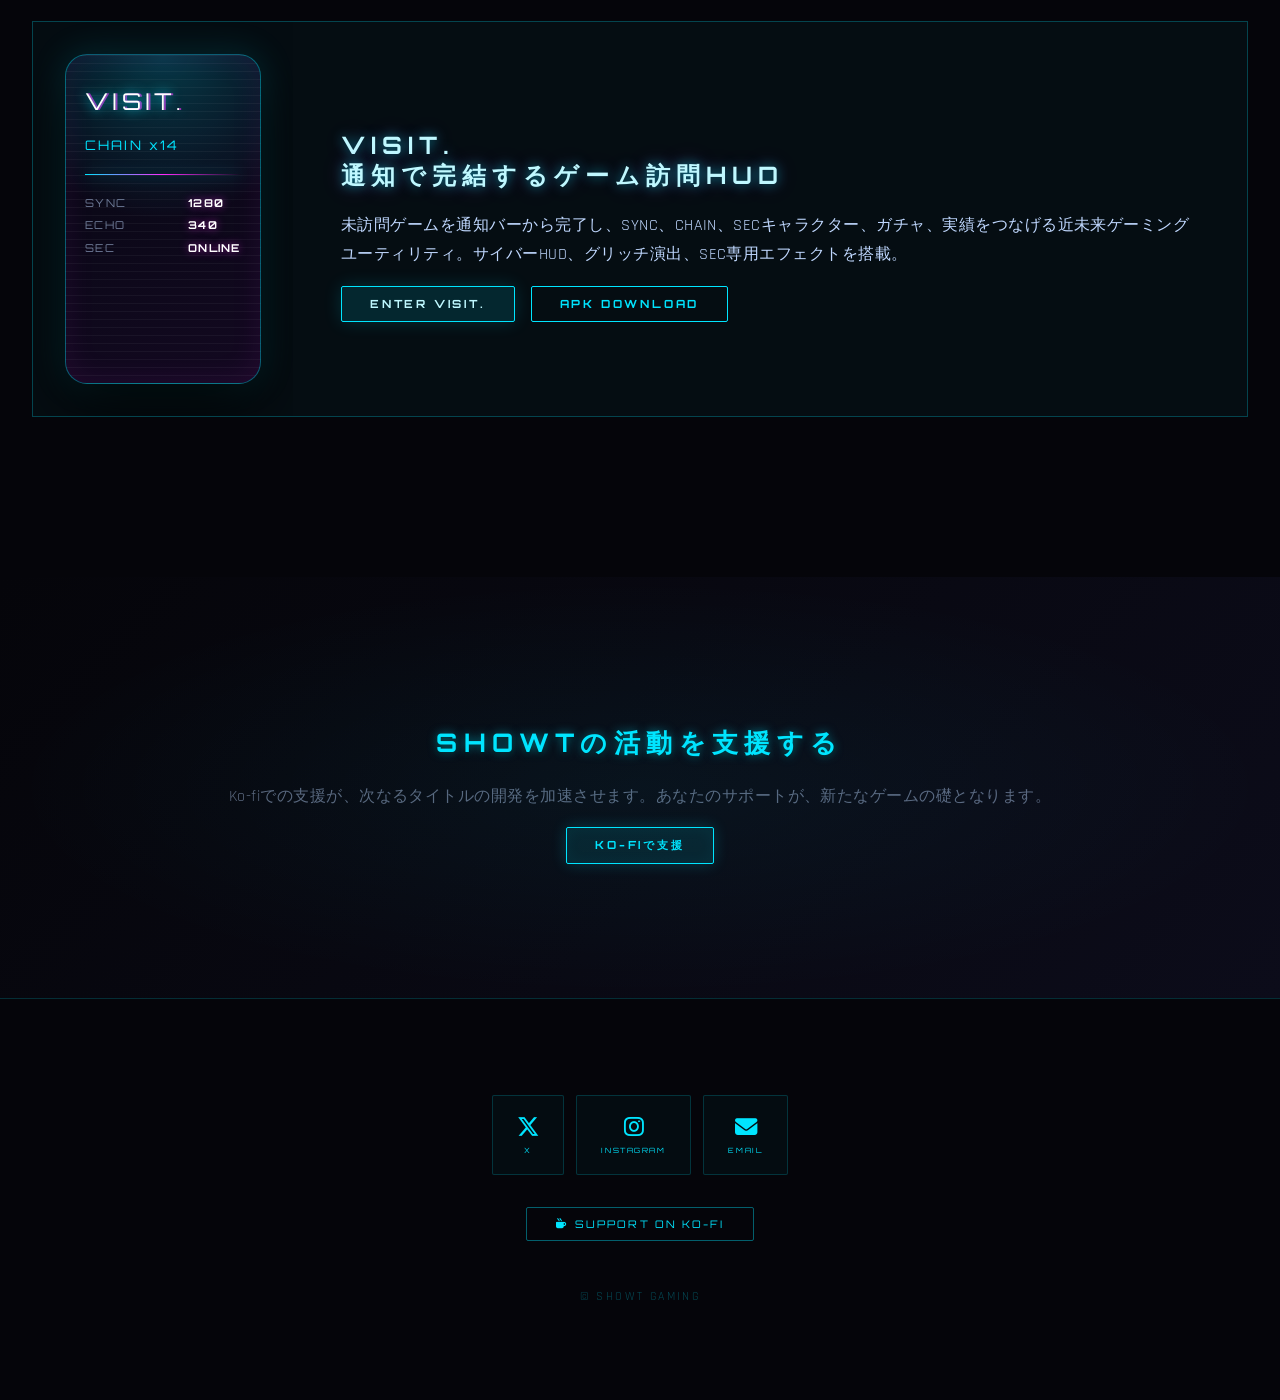
==== commit 8c082630: "Add VISIT download page" ====
--- a/index.html
+++ b/index.html
@@ -67,6 +67,7 @@
 									<li><a href="index.html">Home</a></li>
 									<li><a href="#one">About</a></li>
 									<li><a href="violet.html">VIOLET</a></li>
+									<li><a href="visit.html">VISIT.</a></li>
 									<li><a href="https://ko-fi.com/showt" target="_blank">Support</a></li>
 								</ul>
 							</div>
@@ -85,6 +86,7 @@
 					<p>次世代のゲーム体験を、あなたの手に。</p>
 					<ul class="actions special">
 						<li><a href="violet.html" class="button primary">Play VIOLET.</a></li>
+						<li><a href="visit.html" class="button visit-btn">Download VISIT.</a></li>
 					</ul>
 				</div>
 				<a href="#one" class="more scrolly">Discovery</a>
@@ -126,6 +128,28 @@
 						<p>百人一首をモチーフにした和風ローグライクカードゲーム。紫式部・清少納言・小野小町の三人から語り部を選び、歌札を武器に紫苑ノ城へ挑め。山札を整え、秘宝と霊薬を活かし、階層の主を越えて天守を目指す。</p>
 						<ul class="actions">
 							<li><a href="violet.html" class="button violet-btn">Enter VIOLET</a></li>
+						</ul>
+					</div>
+				</section>
+				<section class="spotlight visit-spotlight">
+					<div class="image visit-device">
+						<div class="visit-screen-card">
+							<div class="visit-screen-logo">VISIT.</div>
+							<div class="visit-screen-status">CHAIN x14</div>
+							<div class="visit-screen-line"></div>
+							<div class="visit-screen-grid">
+								<span>SYNC</span><strong>1280</strong>
+								<span>ECHO</span><strong>340</strong>
+								<span>SEC</span><strong>ONLINE</strong>
+							</div>
+						</div>
+					</div>
+					<div class="content">
+						<h2>VISIT.<br />通知で完結するゲーム訪問HUD</h2>
+						<p>未訪問ゲームを通知バーから完了し、SYNC、CHAIN、SECキャラクター、ガチャ、実績をつなげる近未来ゲーミングユーティリティ。サイバーHUD、グリッチ演出、SEC専用エフェクトを搭載。</p>
+						<ul class="actions">
+							<li><a href="visit.html" class="button visit-btn">Enter VISIT.</a></li>
+							<li><a href="downloads/visit-debug.apk" class="button">APK Download</a></li>
 						</ul>
 					</div>
 				</section>
--- a/assets/css/main.css
+++ b/assets/css/main.css
@@ -284,6 +284,19 @@
     box-shadow: 0 0 25px rgba(153,0,255,0.45), 0 0 50px rgba(153,0,255,0.2);
     text-shadow: 0 0 10px #cc44ff;
 }
+.button.visit-btn {
+    background: rgba(0,229,255,0.12);
+    border-color: #00e5ff;
+    color: #bff8ff;
+    box-shadow: 0 0 18px rgba(0,229,255,0.16);
+}
+.button.visit-btn:hover {
+    background: rgba(255,42,253,0.12);
+    border-color: #ff2afd;
+    color: #ffffff;
+    box-shadow: 0 0 32px rgba(255,42,253,0.28), 0 0 22px rgba(0,229,255,0.22);
+    text-shadow: 0 0 8px #00e5ff;
+}
 
 /* ── Side menu ── */
 #menu {
@@ -379,6 +392,70 @@
 .spotlight.violet-spotlight h2 {
     color: #cc44ff;
     text-shadow: 0 0 12px rgba(153,0,255,0.5), 0 2px 4px rgba(0,0,0,0.8);
+}
+.spotlight.visit-spotlight {
+    background: rgba(0,229,255,0.03);
+    border-color: rgba(0,229,255,0.25);
+}
+.spotlight.visit-spotlight:hover {
+    box-shadow: 0 0 40px rgba(0,229,255,0.1), inset 0 0 40px rgba(255,42,253,0.02);
+}
+.spotlight.visit-spotlight h2 {
+    color: #bff8ff;
+    text-shadow: 0 0 12px rgba(0,229,255,0.58), 0 0 24px rgba(255,42,253,0.22);
+}
+.visit-device {
+    min-height: 360px;
+    display: flex;
+    align-items: center;
+    justify-content: center;
+}
+.visit-screen-card {
+    width: 230px;
+    min-height: 330px;
+    border-radius: 22px;
+    border: 1px solid rgba(0,229,255,0.38);
+    background:
+        linear-gradient(rgba(255,255,255,0.045) 1px, transparent 1px),
+        radial-gradient(circle at 50% 0%, rgba(0,229,255,0.22), transparent 48%),
+        linear-gradient(160deg, rgba(5,8,18,0.98), rgba(20,9,34,0.96));
+    background-size: 100% 8px, auto, auto;
+    box-shadow: 0 22px 60px rgba(0,0,0,0.82), 0 0 34px rgba(0,229,255,0.18), inset 0 0 32px rgba(255,42,253,0.08);
+    padding: 2em 1.2em;
+    text-align: left;
+}
+.visit-screen-logo {
+    color: #ffffff;
+    font-family: 'Orbitron', sans-serif;
+    font-size: 1.45em;
+    letter-spacing: 0.18em;
+    text-shadow: 0 0 12px #00e5ff, 2px 0 0 rgba(255,42,253,0.62);
+}
+.visit-screen-status {
+    color: #00e5ff;
+    font-family: 'Orbitron', sans-serif;
+    font-size: 0.82em;
+    letter-spacing: 0.16em;
+    margin-top: 1.6em;
+}
+.visit-screen-line {
+    height: 1px;
+    margin: 1.3em 0;
+    background: linear-gradient(90deg, #00e5ff, #ff2afd, transparent);
+    box-shadow: 0 0 14px rgba(0,229,255,0.6);
+}
+.visit-screen-grid {
+    display: grid;
+    grid-template-columns: 1fr auto;
+    gap: 0.8em;
+    color: rgba(192,216,255,0.55);
+    font-family: 'Orbitron', sans-serif;
+    font-size: 0.68em;
+    letter-spacing: 0.12em;
+}
+.visit-screen-grid strong {
+    color: #ffffff;
+    text-shadow: 0 0 8px rgba(255,42,253,0.55);
 }
 
 ul, ol { list-style: none; padding-left: 0; margin: 0; }
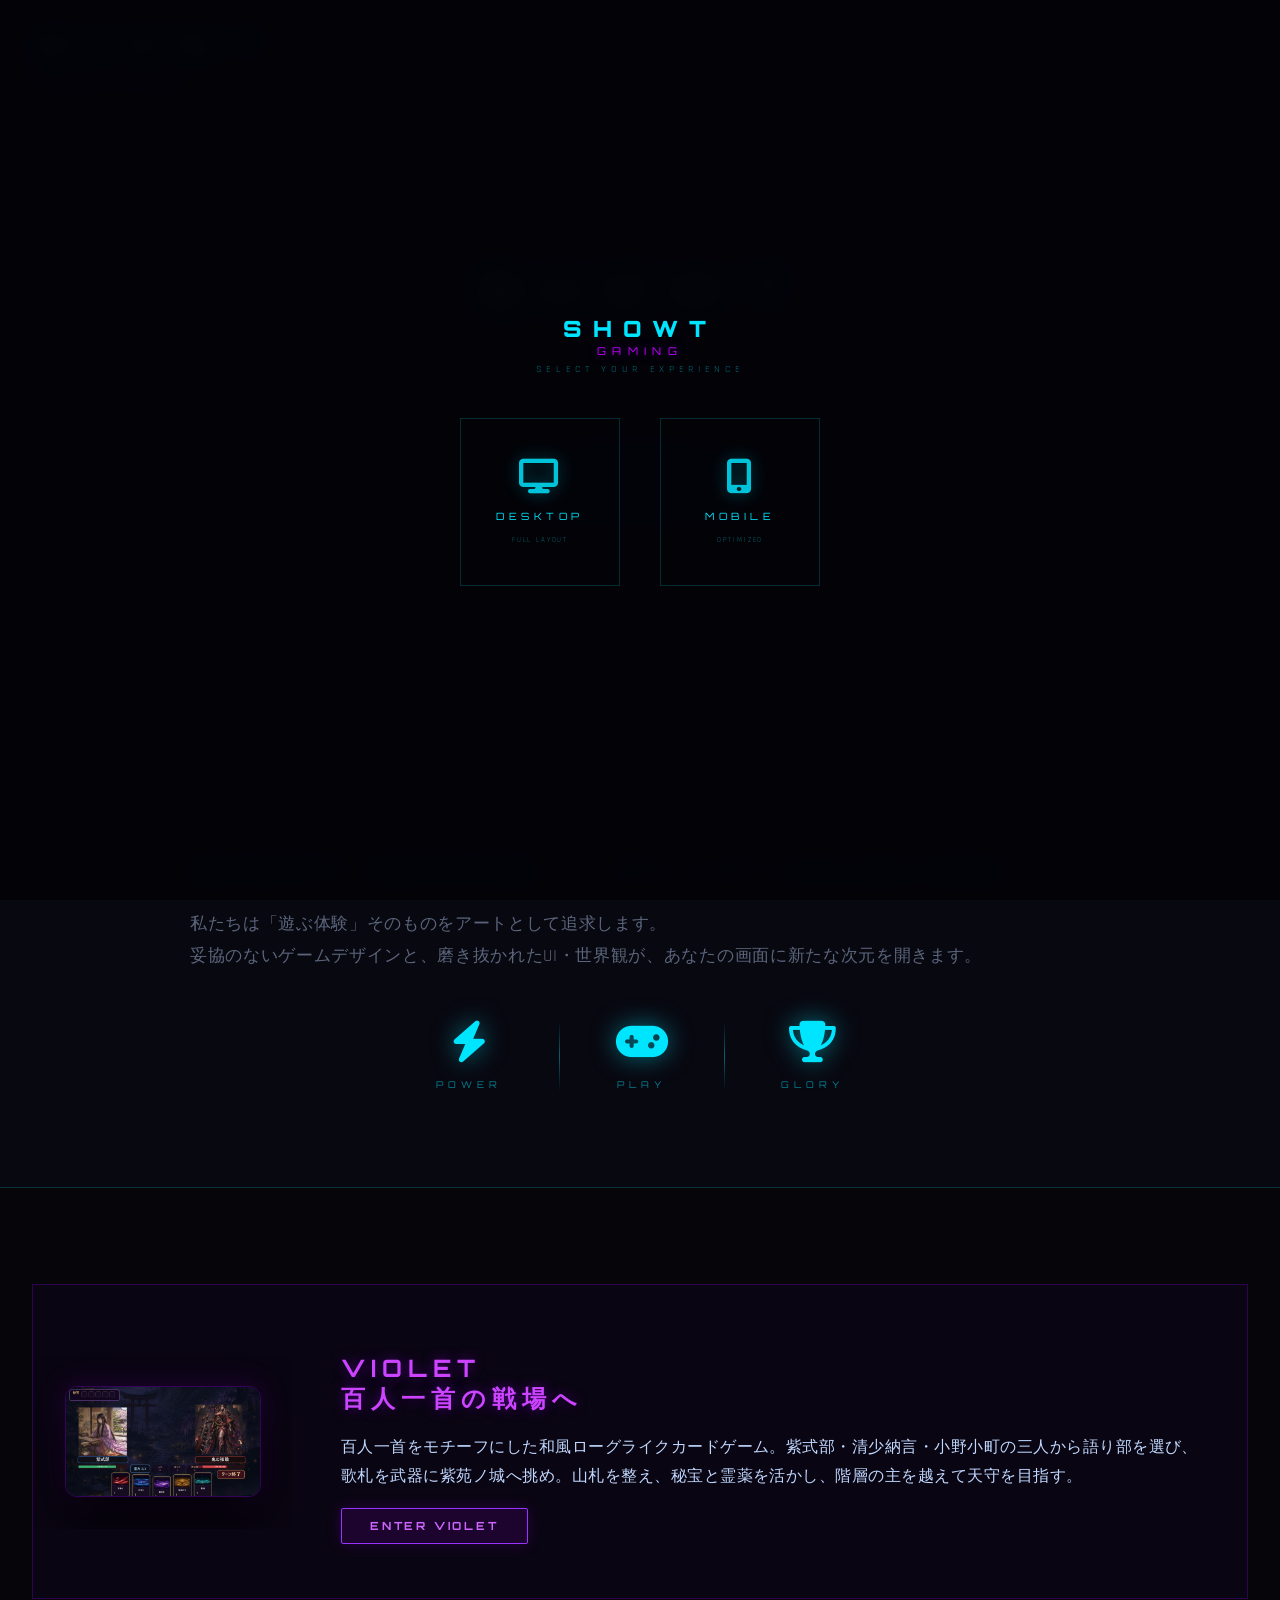
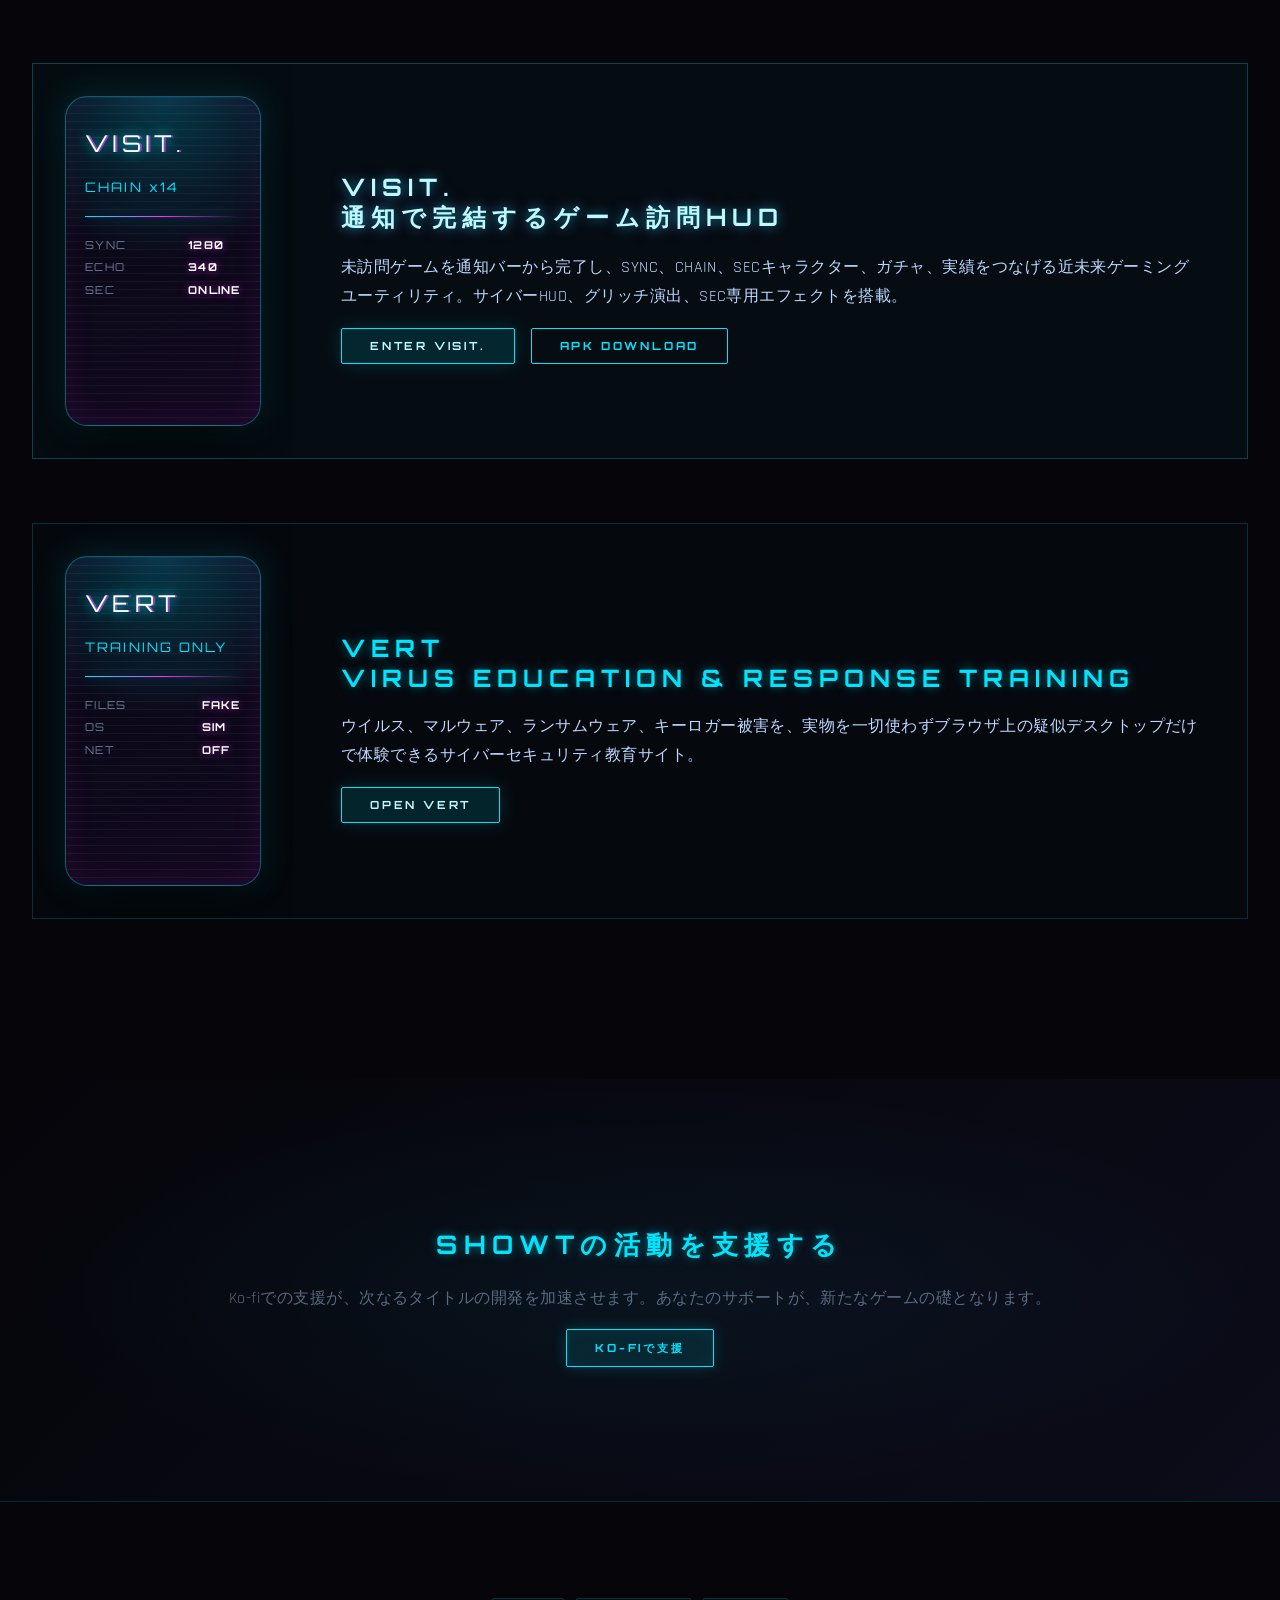
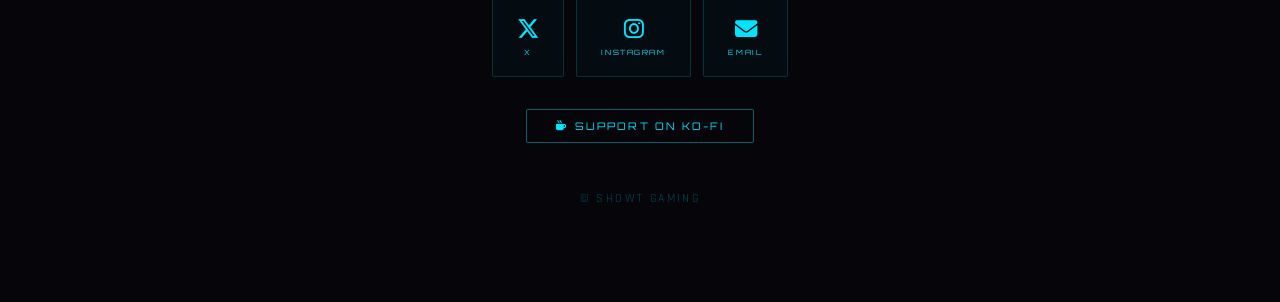
==== commit a0093a52: "Add VERT training app" ====
--- a/index.html
+++ b/index.html
@@ -68,6 +68,7 @@
 									<li><a href="#one">About</a></li>
 									<li><a href="violet.html">VIOLET</a></li>
 									<li><a href="visit.html">VISIT.</a></li>
+									<li><a href="vert/">VERT</a></li>
 									<li><a href="https://ko-fi.com/showt" target="_blank">Support</a></li>
 								</ul>
 							</div>
@@ -87,6 +88,7 @@
 					<ul class="actions special">
 						<li><a href="violet.html" class="button primary">Play VIOLET.</a></li>
 						<li><a href="visit.html" class="button visit-btn">Download VISIT.</a></li>
+						<li><a href="vert/" class="button">Open VERT</a></li>
 					</ul>
 				</div>
 				<a href="#one" class="more scrolly">Discovery</a>
@@ -150,6 +152,27 @@
 						<ul class="actions">
 							<li><a href="visit.html" class="button visit-btn">Enter VISIT.</a></li>
 							<li><a href="downloads/visit-debug.apk" class="button">APK Download</a></li>
+						</ul>
+					</div>
+				</section>
+				<section class="spotlight vert-spotlight">
+					<div class="image visit-device">
+						<div class="visit-screen-card">
+							<div class="visit-screen-logo">VERT</div>
+							<div class="visit-screen-status">TRAINING ONLY</div>
+							<div class="visit-screen-line"></div>
+							<div class="visit-screen-grid">
+								<span>FILES</span><strong>FAKE</strong>
+								<span>OS</span><strong>SIM</strong>
+								<span>NET</span><strong>OFF</strong>
+							</div>
+						</div>
+					</div>
+					<div class="content">
+						<h2>VERT<br />Virus Education & Response Training</h2>
+						<p>ウイルス、マルウェア、ランサムウェア、キーロガー被害を、実物を一切使わずブラウザ上の疑似デスクトップだけで体験できるサイバーセキュリティ教育サイト。</p>
+						<ul class="actions">
+							<li><a href="vert/" class="button visit-btn">Open VERT</a></li>
 						</ul>
 					</div>
 				</section>
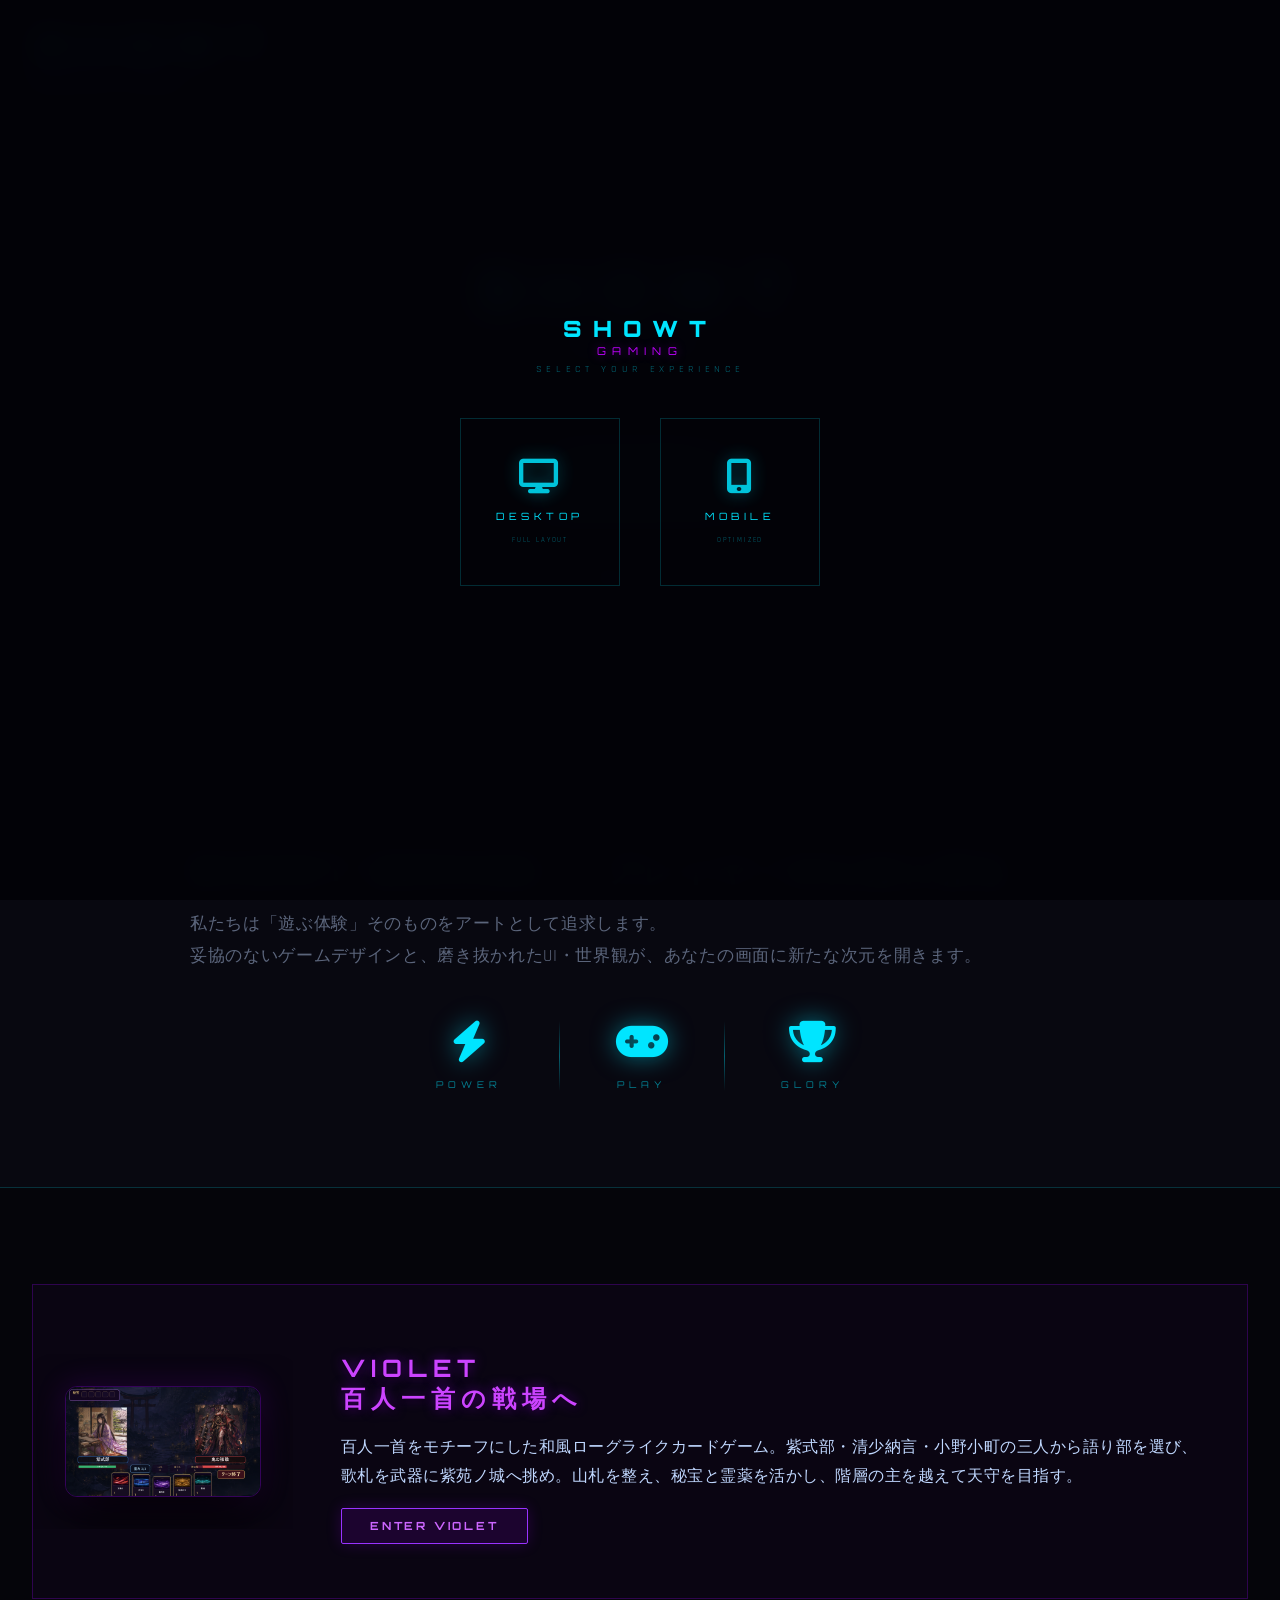
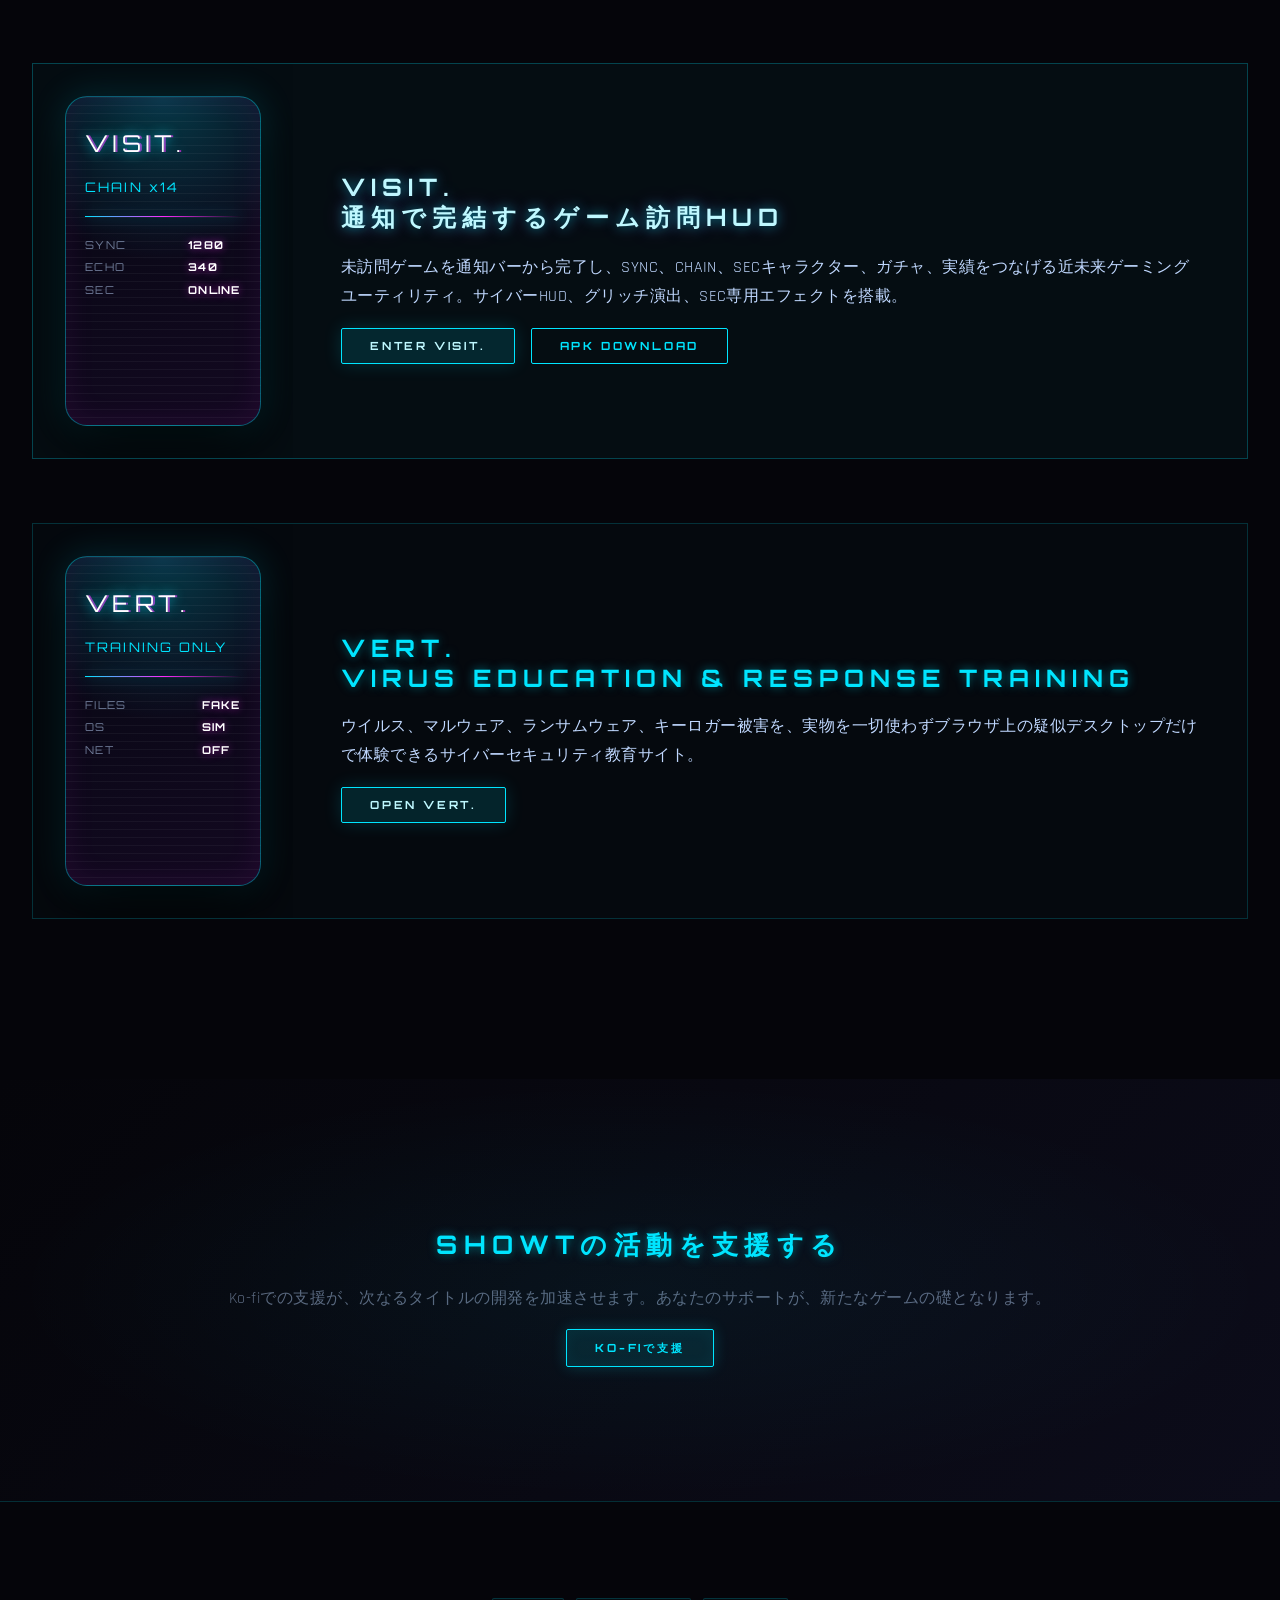
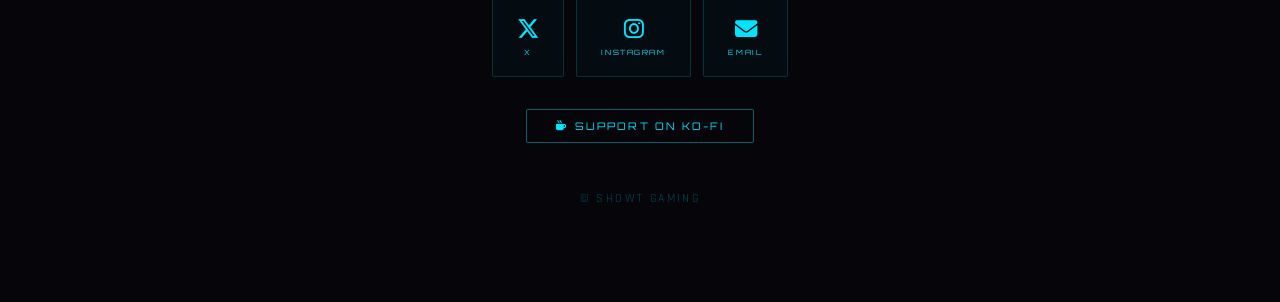
==== commit 89673b14: "Rename VERT branding and English boot copy" ====
--- a/index.html
+++ b/index.html
@@ -68,7 +68,7 @@
 									<li><a href="#one">About</a></li>
 									<li><a href="violet.html">VIOLET</a></li>
 									<li><a href="visit.html">VISIT.</a></li>
-									<li><a href="vert/">VERT</a></li>
+									<li><a href="vert/">VERT.</a></li>
 									<li><a href="https://ko-fi.com/showt" target="_blank">Support</a></li>
 								</ul>
 							</div>
@@ -88,7 +88,7 @@
 					<ul class="actions special">
 						<li><a href="violet.html" class="button primary">Play VIOLET.</a></li>
 						<li><a href="visit.html" class="button visit-btn">Download VISIT.</a></li>
-						<li><a href="vert/" class="button">Open VERT</a></li>
+						<li><a href="vert/" class="button">Open VERT.</a></li>
 					</ul>
 				</div>
 				<a href="#one" class="more scrolly">Discovery</a>
@@ -158,7 +158,7 @@
 				<section class="spotlight vert-spotlight">
 					<div class="image visit-device">
 						<div class="visit-screen-card">
-							<div class="visit-screen-logo">VERT</div>
+							<div class="visit-screen-logo">VERT.</div>
 							<div class="visit-screen-status">TRAINING ONLY</div>
 							<div class="visit-screen-line"></div>
 							<div class="visit-screen-grid">
@@ -169,10 +169,10 @@
 						</div>
 					</div>
 					<div class="content">
-						<h2>VERT<br />Virus Education & Response Training</h2>
+						<h2>VERT.<br />Virus Education & Response Training</h2>
 						<p>ウイルス、マルウェア、ランサムウェア、キーロガー被害を、実物を一切使わずブラウザ上の疑似デスクトップだけで体験できるサイバーセキュリティ教育サイト。</p>
 						<ul class="actions">
-							<li><a href="vert/" class="button visit-btn">Open VERT</a></li>
+							<li><a href="vert/" class="button visit-btn">Open VERT.</a></li>
 						</ul>
 					</div>
 				</section>
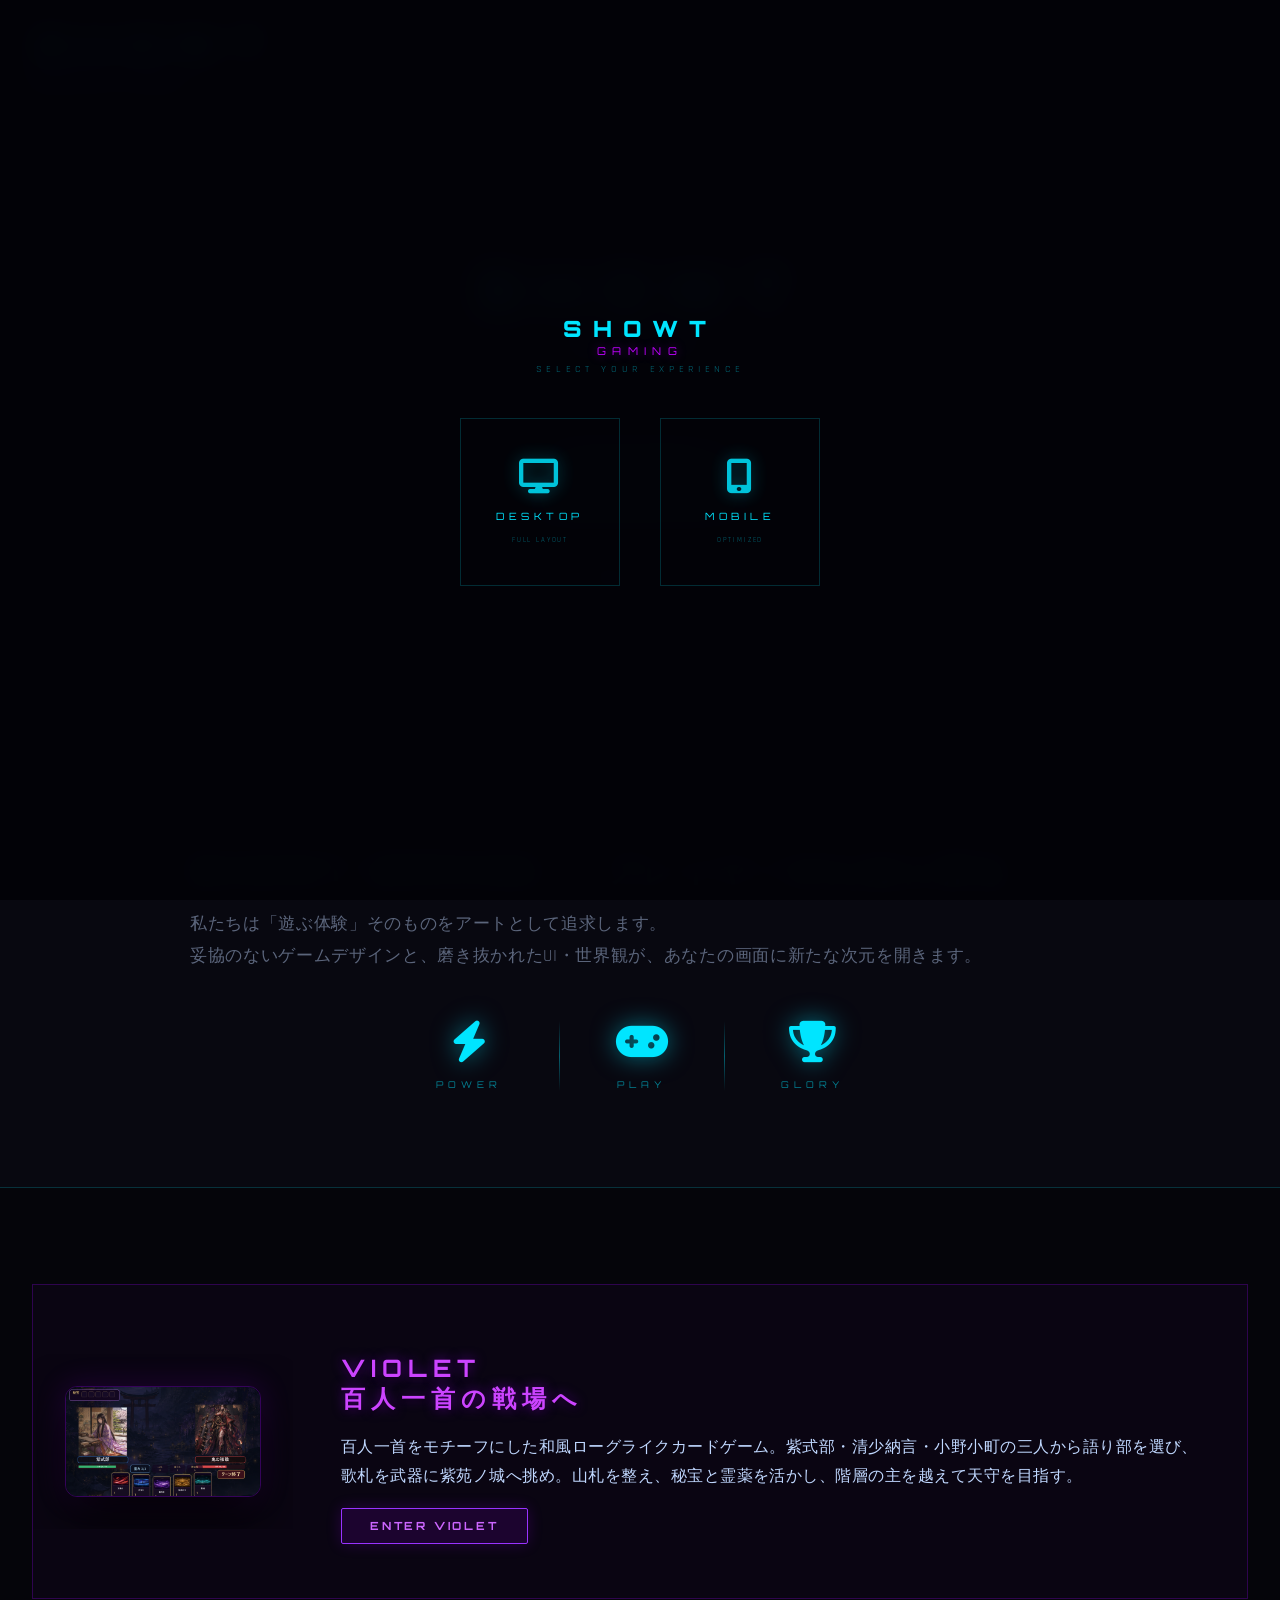
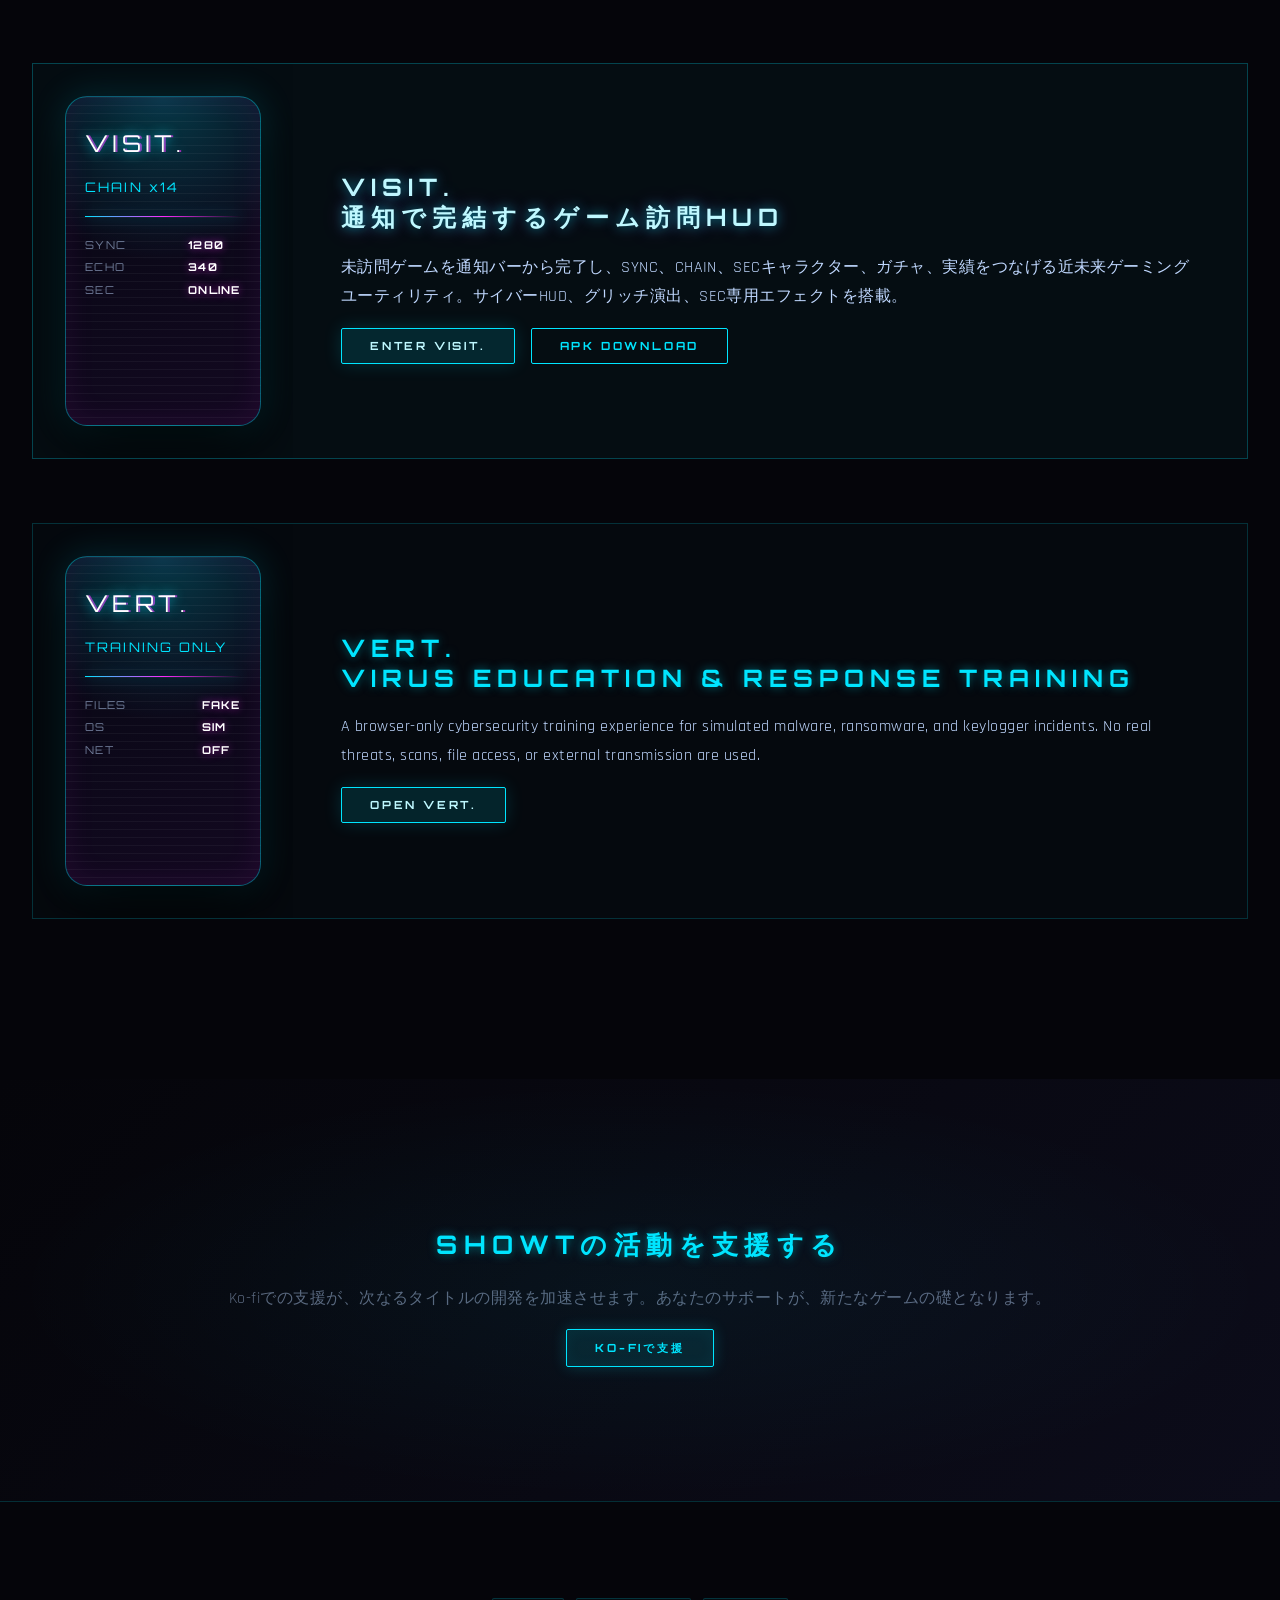
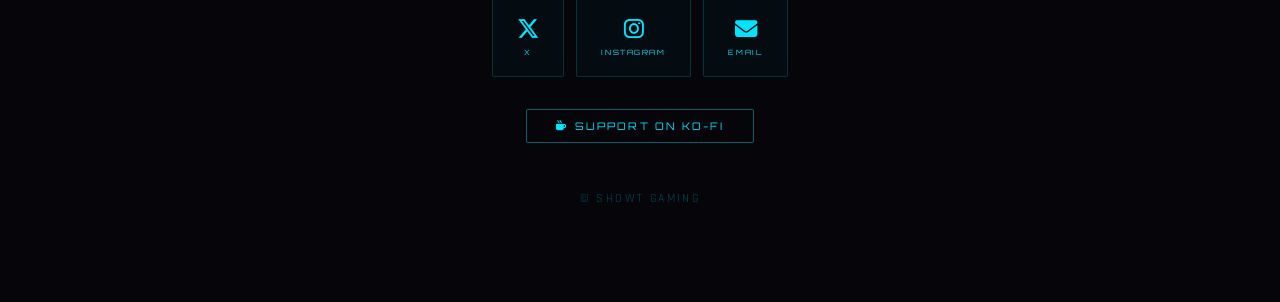
==== commit 9148d5be: "Bust VERT cache and verify dot branding" ====
--- a/index.html
+++ b/index.html
@@ -68,7 +68,7 @@
 									<li><a href="#one">About</a></li>
 									<li><a href="violet.html">VIOLET</a></li>
 									<li><a href="visit.html">VISIT.</a></li>
-									<li><a href="vert/">VERT.</a></li>
+									<li><a href="vert/?v=20260617-vert-dot">VERT.</a></li>
 									<li><a href="https://ko-fi.com/showt" target="_blank">Support</a></li>
 								</ul>
 							</div>
@@ -88,7 +88,7 @@
 					<ul class="actions special">
 						<li><a href="violet.html" class="button primary">Play VIOLET.</a></li>
 						<li><a href="visit.html" class="button visit-btn">Download VISIT.</a></li>
-						<li><a href="vert/" class="button">Open VERT.</a></li>
+						<li><a href="vert/?v=20260617-vert-dot" class="button">Open VERT.</a></li>
 					</ul>
 				</div>
 				<a href="#one" class="more scrolly">Discovery</a>
@@ -170,9 +170,9 @@
 					</div>
 					<div class="content">
 						<h2>VERT.<br />Virus Education & Response Training</h2>
-						<p>ウイルス、マルウェア、ランサムウェア、キーロガー被害を、実物を一切使わずブラウザ上の疑似デスクトップだけで体験できるサイバーセキュリティ教育サイト。</p>
+						<p>A browser-only cybersecurity training experience for simulated malware, ransomware, and keylogger incidents. No real threats, scans, file access, or external transmission are used.</p>
 						<ul class="actions">
-							<li><a href="vert/" class="button visit-btn">Open VERT.</a></li>
+							<li><a href="vert/?v=20260617-vert-dot" class="button visit-btn">Open VERT.</a></li>
 						</ul>
 					</div>
 				</section>
